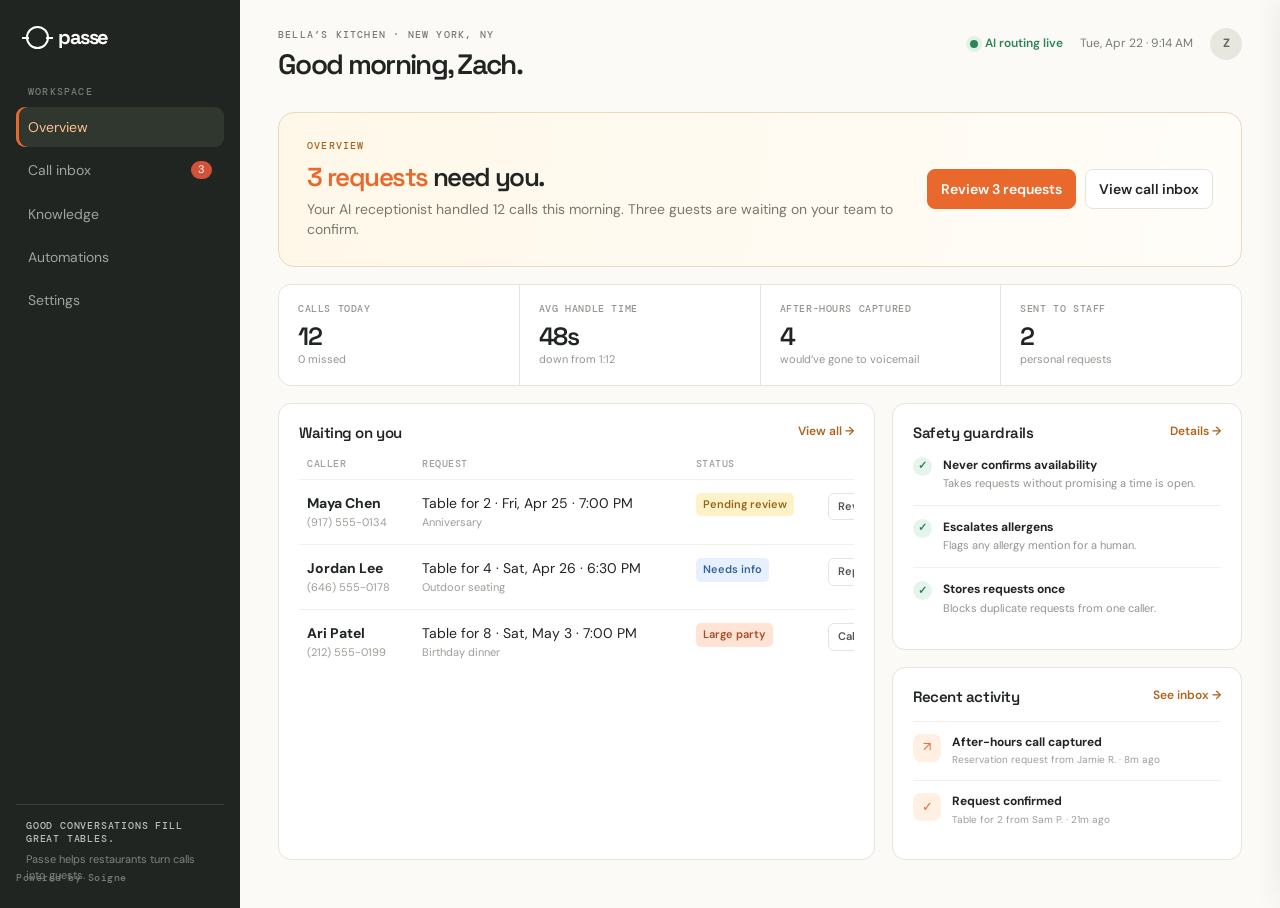
==== demo.html @ 07ecfa9b "Launch Passe marketing homepage" ====
<!doctype html>
<html lang="en">
<head>
  <meta charset="utf-8"><meta name="viewport" content="width=device-width,initial-scale=1">
  <meta name="description" content="Explore the Passe call operations demo for restaurants.">
  <link rel="canonical" href="https://restaurantaireceptionist.com/demo.html"><title>Passe demo — call operations</title>
  <link rel="preconnect" href="https://fonts.googleapis.com"><link rel="preconnect" href="https://fonts.gstatic.com" crossorigin>
  <link href="https://fonts.googleapis.com/css2?family=DM+Mono:wght@400;500&family=DM+Sans:wght@400;500;600;700&family=Space+Grotesk:wght@500;600;700&display=swap" rel="stylesheet">
  <style>
    :root{--ink:#202522;--muted:#777d75;--line:#e5e5df;--paper:#fbfaf6;--card:#fff;--orange:#e9692d;--orange-pale:#fff0e3;--green:#2c8556;--nav:#202522;--sans:'DM Sans',sans-serif;--display:'Space Grotesk',sans-serif;--mono:'DM Mono',monospace}*{box-sizing:border-box}body{margin:0;background:var(--paper);color:var(--ink);font:14px/1.45 var(--sans)}button,a{font:inherit}button{cursor:pointer}.app{display:grid;grid-template-columns:240px 1fr;min-height:100vh}.sidebar{display:flex;flex-direction:column;padding:24px 16px;background:var(--nav);color:#cbd0c9}.brand{display:flex;align-items:center;gap:9px;color:#fff;text-decoration:none;font:700 20px var(--display);letter-spacing:-.07em;padding:0 10px 35px}.brand-mark{width:23px;height:23px;border:2px solid #fff;border-radius:50%;position:relative}.brand-mark:before,.brand-mark:after{content:'';position:absolute;top:9px;width:7px;height:2px;background:#fff}.brand-mark:before{left:-6px}.brand-mark:after{right:-6px}.nav-label{padding:0 12px 9px;color:#737b75;font:500 10px var(--mono);letter-spacing:.12em;text-transform:uppercase}.side-nav{display:grid;gap:3px}.side-nav button{display:flex;align-items:center;justify-content:space-between;border:0;border-radius:9px;padding:10px 12px;background:transparent;color:#9ca59c;text-align:left}.side-nav button:hover,.side-nav button.active{background:#30372f;color:#fff}.side-nav button.active{box-shadow:inset 3px 0 var(--orange);color:#ffbf92}.count{min-width:21px;padding:1px 6px;border-radius:99px;background:#d45139;color:#fff;text-align:center;font-size:11px}.sidebar-foot{margin-top:auto;padding:14px 10px 0;border-top:1px solid #3a403b;color:#7d857d;font-size:11px}.sidebar-foot strong{display:block;color:#b6beb5;font:500 10px var(--mono);letter-spacing:.08em;margin-bottom:7px}.content{min-width:0;padding:28px 38px 48px;max-width:1360px}.topbar{display:flex;justify-content:space-between;align-items:flex-start;margin-bottom:30px}.kicker{color:var(--muted);font:500 10px var(--mono);letter-spacing:.12em;text-transform:uppercase}.title{margin-top:5px;font:600 28px var(--display);letter-spacing:-.06em}.top-actions{display:flex;align-items:center;gap:17px;color:var(--muted);font-size:12px}.live{display:flex;align-items:center;gap:7px;color:var(--green);font-weight:600}.live-dot{width:8px;height:8px;border-radius:50%;background:var(--green);box-shadow:0 0 0 4px #e1f1e7;animation:pulse 2s infinite}.avatar{display:grid;place-items:center;width:32px;height:32px;border-radius:50%;background:#e8e7df;color:#5e655d;font-weight:700}.view{display:none}.view.active{display:block}.welcome{display:flex;justify-content:space-between;align-items:center;gap:24px;padding:26px 28px;margin-bottom:17px;border:1px solid #ead9bd;border-radius:16px;background:linear-gradient(100deg,#fff8e9,#fffdf9)}.eyebrow{color:#aa631d;font:500 10px var(--mono);letter-spacing:.12em;text-transform:uppercase}.welcome h1{margin:8px 0 5px;font:600 26px var(--display);letter-spacing:-.06em}.welcome h1 span{color:var(--orange)}.welcome p{max-width:620px;margin:0;color:#7a776d}.actions{display:flex;gap:9px;flex-shrink:0}.btn{border:1px solid var(--line);border-radius:8px;padding:9px 13px;background:#fff;color:var(--ink);font-weight:600}.btn:hover{border-color:#a6aaa3;background:#f6f6f1}.btn.primary{border-color:var(--orange);background:var(--orange);color:#fff}.btn.primary:hover{background:#c9521c}.stats{display:grid;grid-template-columns:repeat(4,1fr);gap:1px;margin-bottom:17px;border:1px solid var(--line);border-radius:13px;overflow:hidden;background:var(--line)}.stat{padding:17px 19px;background:#fff}.stat-label{color:#92978f;font:500 10px var(--mono);letter-spacing:.06em;text-transform:uppercase}.stat-value{margin-top:5px;font:600 25px var(--display);letter-spacing:-.06em}.stat-note{color:#92978f;font-size:11px}.grid{display:grid;grid-template-columns:minmax(0,1.45fr) minmax(290px,.85fr);gap:17px}.card{border:1px solid var(--line);border-radius:13px;background:var(--card);padding:19px 20px}.card-head{display:flex;justify-content:space-between;align-items:center;margin-bottom:15px}.card-head h2{margin:0;font:600 15px var(--display);letter-spacing:-.03em}.text-link{border:0;background:none;color:#ae641d;padding:0;font-size:12px;font-weight:600}.text-link:hover{text-decoration:underline}.table-wrap{overflow:auto}table{width:100%;border-collapse:collapse;min-width:620px}th{padding:0 8px 9px;color:#9ca098;text-align:left;font:500 10px var(--mono);letter-spacing:.05em;text-transform:uppercase}td{padding:13px 8px;border-top:1px solid #f0f0ec;vertical-align:top}tbody tr{transition:background .15s}tbody tr:hover{background:#fffaf2}.caller{font-weight:700}.caller small,.request small{display:block;margin-top:2px;color:#9b9e96;font-size:11px;font-weight:400}.tag{display:inline-block;border-radius:5px;padding:4px 7px;font-size:11px;font-weight:600;white-space:nowrap}.tag.pending{background:#fff2c9;color:#946619}.tag.info{background:#e6f0ff;color:#376497}.tag.large{background:#ffe4d6;color:#a64b27}.row-action{border:1px solid var(--line);border-radius:6px;padding:5px 9px;background:#fff;color:#4e554e;font-size:11px;font-weight:600}.row-action:hover{border-color:var(--ink);background:var(--ink);color:#fff}.guard{display:grid;gap:0}.guard-item{display:flex;gap:11px;padding:13px 0;border-top:1px solid #f0f0ec}.guard-item:first-child{padding-top:0;border-top:0}.check{display:grid;place-items:center;flex:0 0 19px;height:19px;border-radius:50%;background:#e6f5eb;color:var(--green);font-weight:700;font-size:11px}.guard-item strong{display:block;font-size:12px}.guard-item p{margin:2px 0 0;color:#90958d;font-size:11px}.activity{margin-top:17px}.activity-row{display:flex;gap:11px;padding:12px 0;border-top:1px solid #f0f0ec}.activity-icon{display:grid;place-items:center;flex:0 0 28px;height:28px;border-radius:8px;background:var(--orange-pale);color:var(--orange);font-size:13px}.activity-row p{margin:0;font-size:12px}.activity-row small{color:#9b9e96;font-size:10px}.drawer{position:fixed;z-index:4;top:0;right:0;width:min(430px,100%);height:100vh;padding:28px;background:#fff;border-left:1px solid var(--line);box-shadow:-15px 0 35px rgba(26,31,27,.12);transform:translateX(105%);transition:transform .25s ease}.drawer.open{transform:translateX(0)}.drawer-header{display:flex;justify-content:space-between;align-items:flex-start}.drawer h2{margin:0;font:600 23px var(--display);letter-spacing:-.06em}.close{border:0;background:#f0f1eb;border-radius:50%;width:30px;height:30px}.drawer-content{margin-top:28px}.detail-label{margin-top:18px;color:#9a9e96;font:500 10px var(--mono);letter-spacing:.1em;text-transform:uppercase}.detail-value{margin-top:4px;font-size:15px;font-weight:600}.detail-box{margin-top:22px;padding:15px;border-radius:10px;background:#f7f7f2;color:#687068;font-size:13px}.drawer .btn{width:100%;margin-top:12px}.toast{position:fixed;z-index:6;left:50%;bottom:24px;transform:translate(-50%,20px);padding:11px 15px;border-radius:9px;background:var(--ink);color:#fff;opacity:0;pointer-events:none;transition:.2s}.toast.show{opacity:1;transform:translate(-50%,0)}.mobile-menu{display:none}@keyframes pulse{0%,100%{box-shadow:0 0 0 4px #e1f1e7}50%{box-shadow:0 0 0 8px rgba(225,241,231,0)}}:focus-visible{outline:3px solid rgba(233,105,45,.5);outline-offset:3px}@media(max-width:1000px){.app{grid-template-columns:190px 1fr}.content{padding-inline:24px}.grid{grid-template-columns:1fr}.welcome{align-items:flex-start;flex-direction:column}.actions{width:100%}.actions .btn{flex:1}}@media(max-width:700px){.app{display:block}.sidebar{display:none}.content{padding:20px 15px 35px}.topbar{align-items:flex-start;gap:12px}.top-actions>span:not(.live),.top-actions .avatar{display:none}.title{font-size:24px}.mobile-menu{display:inline-block;border:1px solid var(--line);border-radius:8px;background:#fff;padding:8px}.stats{grid-template-columns:repeat(2,1fr)}.welcome{padding:20px}.welcome h1{font-size:23px}.actions{flex-direction:column}.actions .btn{width:100%}}
  </style>
</head>
<body>
  <div class="app">
    <aside class="sidebar"><a class="brand" href="index.html"><span class="brand-mark" aria-hidden="true"></span>passe</a><div class="nav-label">Workspace</div><nav class="side-nav" aria-label="Demo navigation"><button class="active" data-view="overview">Overview</button><button data-view="inbox">Call inbox <span class="count">3</span></button><button data-view="knowledge">Knowledge</button><button data-view="automations">Automations</button><button data-view="settings">Settings</button></nav><div class="sidebar-foot"><strong>GOOD CONVERSATIONS FILL GREAT TABLES.</strong>Passe helps restaurants turn calls into guests.</div></aside>
    <main class="content"><div class="topbar"><div><div class="kicker">Bella’s Kitchen · New York, NY</div><div class="title">Good morning, Zach.</div></div><div class="top-actions"><span class="live"><span class="live-dot"></span>AI routing live</span><span>Tue, Apr 22 · 9:14 AM</span><span class="avatar">Z</span><button class="mobile-menu" aria-label="Show navigation">☰</button></div></div>
      <section class="view active" data-panel="overview"><div class="welcome"><div><div class="eyebrow">Overview</div><h1><span>3 requests</span> need you.</h1><p>Your AI receptionist handled 12 calls this morning. Three guests are waiting on your team to confirm.</p></div><div class="actions"><button class="btn primary" data-open="maya">Review 3 requests</button><button class="btn" data-view-target="inbox">View call inbox</button></div></div><div class="stats"><div class="stat"><div class="stat-label">Calls today</div><div class="stat-value">12</div><div class="stat-note">0 missed</div></div><div class="stat"><div class="stat-label">Avg handle time</div><div class="stat-value">48s</div><div class="stat-note">down from 1:12</div></div><div class="stat"><div class="stat-label">After-hours captured</div><div class="stat-value">4</div><div class="stat-note">would’ve gone to voicemail</div></div><div class="stat"><div class="stat-label">Sent to staff</div><div class="stat-value">2</div><div class="stat-note">personal requests</div></div></div><div class="grid"><div class="card"><div class="card-head"><h2>Waiting on you</h2><button class="text-link" data-view-target="inbox">View all →</button></div><div class="table-wrap"><table><thead><tr><th>Caller</th><th>Request</th><th>Status</th><th></th></tr></thead><tbody><tr><td class="caller">Maya Chen<small>(917) 555-0134</small></td><td class="request">Table for 2 · Fri, Apr 25 · 7:00 PM<small>Anniversary</small></td><td><span class="tag pending">Pending review</span></td><td><button class="row-action" data-open="maya">Review</button></td></tr><tr><td class="caller">Jordan Lee<small>(646) 555-0178</small></td><td class="request">Table for 4 · Sat, Apr 26 · 6:30 PM<small>Outdoor seating</small></td><td><span class="tag info">Needs info</span></td><td><button class="row-action" data-open="jordan">Reply</button></td></tr><tr><td class="caller">Ari Patel<small>(212) 555-0199</small></td><td class="request">Table for 8 · Sat, May 3 · 7:00 PM<small>Birthday dinner</small></td><td><span class="tag large">Large party</span></td><td><button class="row-action" data-open="ari">Call back</button></td></tr></tbody></table></div></div><div><div class="card"><div class="card-head"><h2>Safety guardrails</h2><button class="text-link" data-view-target="settings">Details →</button></div><div class="guard"><div class="guard-item"><div class="check">✓</div><div><strong>Never confirms availability</strong><p>Takes requests without promising a time is open.</p></div></div><div class="guard-item"><div class="check">✓</div><div><strong>Escalates allergens</strong><p>Flags any allergy mention for a human.</p></div></div><div class="guard-item"><div class="check">✓</div><div><strong>Stores requests once</strong><p>Blocks duplicate requests from one caller.</p></div></div></div></div><div class="card activity"><div class="card-head"><h2>Recent activity</h2><button class="text-link" data-view-target="inbox">See inbox →</button></div><div class="activity-row"><div class="activity-icon">↗</div><p><strong>After-hours call captured</strong><br><small>Reservation request from Jamie R. · 8m ago</small></p></div><div class="activity-row"><div class="activity-icon">✓</div><p><strong>Request confirmed</strong><br><small>Table for 2 from Sam P. · 21m ago</small></p></div></div></div></div></section>
      <section class="view" data-panel="inbox"><div class="welcome"><div><div class="eyebrow">Call inbox</div><h1>Three calls need a human.</h1><p>Review the context, take the next step, and keep your floor team moving.</p></div><button class="btn" data-view-target="overview">← Back to overview</button></div><div class="card"><div class="card-head"><h2>Requests waiting on your team</h2><span class="kicker">3 open</span></div><div class="table-wrap"><table><thead><tr><th>Caller</th><th>Request</th><th>Status</th><th>Action</th></tr></thead><tbody><tr><td class="caller">Maya Chen<small>Captured 8m ago</small></td><td class="request">Table for 2 · Fri, Apr 25 · 7:00 PM<small>Anniversary · “Can we sit somewhere quiet?”</small></td><td><span class="tag pending">Pending review</span></td><td><button class="row-action" data-open="maya">Open request</button></td></tr><tr><td class="caller">Jordan Lee<small>Captured 14m ago</small></td><td class="request">Table for 4 · Sat, Apr 26 · 6:30 PM<small>Outdoor seating · Needs confirmation</small></td><td><span class="tag info">Needs info</span></td><td><button class="row-action" data-open="jordan">Open request</button></td></tr><tr><td class="caller">Ari Patel<small>Captured 23m ago</small></td><td class="request">Table for 8 · Sat, May 3 · 7:00 PM<small>Birthday dinner · Large party policy applies</small></td><td><span class="tag large">Large party</span></td><td><button class="row-action" data-open="ari">Open request</button></td></tr></tbody></table></div></div></section>
      <section class="view" data-panel="knowledge"><div class="welcome"><div><div class="eyebrow">Knowledge</div><h1>Teach it your voice.</h1><p>Keep the answers your receptionist gives aligned with the way Bella’s Kitchen actually works.</p></div><button class="btn primary" data-toast="Knowledge editor opened">Add source +</button></div><div class="grid"><div class="card"><div class="card-head"><h2>Sources</h2><span class="kicker">4 active</span></div><div class="guard"><div class="guard-item"><div class="check">✓</div><div><strong>Hours & location</strong><p>Updated yesterday · 12 answers</p></div></div><div class="guard-item"><div class="check">✓</div><div><strong>Menu & allergen policy</strong><p>Updated 3 days ago · 28 answers</p></div></div><div class="guard-item"><div class="check">✓</div><div><strong>Reservation policy</strong><p>Updated 1 week ago · 9 answers</p></div></div></div></div><div class="card"><div class="card-head"><h2>Suggested update</h2><span class="tag pending">Review</span></div><p style="color:var(--muted)">“We now hold tables for 10 minutes.” Add this to your reservation policy?</p><button class="btn primary" data-toast="Policy update approved">Approve update</button></div></div></section>
      <section class="view" data-panel="automations"><div class="welcome"><div><div class="eyebrow">Automations</div><h1>Let the routine run itself.</h1><p>Automations keep the easy stuff moving and route the important stuff to your team.</p></div><button class="btn primary" data-toast="Automation created">Create automation +</button></div><div class="card"><div class="card-head"><h2>Active rules</h2><span class="kicker">3 enabled</span></div><div class="guard"><div class="guard-item"><div class="check">✓</div><div><strong>Send large parties to Zach</strong><p>Triggers when a caller asks for 7+ guests.</p></div></div><div class="guard-item"><div class="check">✓</div><div><strong>Flag allergy mentions</strong><p>Creates a high-priority review request.</p></div></div><div class="guard-item"><div class="check">✓</div><div><strong>Capture after-hours requests</strong><p>Logs the request and promises a morning follow-up.</p></div></div></div></div></section>
      <section class="view" data-panel="settings"><div class="welcome"><div><div class="eyebrow">Settings</div><h1>Your team, your rules.</h1><p>Make Passe sound like Bella’s Kitchen and decide where every call should go.</p></div><button class="btn primary" data-toast="Settings saved">Save changes</button></div><div class="grid"><div class="card"><div class="card-head"><h2>Routing preferences</h2></div><div class="guard"><div class="guard-item"><div class="check">✓</div><div><strong>Escalate to Zach</strong><p>Primary reviewer for reservations and special requests.</p></div></div><div class="guard-item"><div class="check">✓</div><div><strong>Quiet hours: 10:30 PM – 9:00 AM</strong><p>Capture requests without ringing the floor team.</p></div></div></div></div><div class="card"><div class="card-head"><h2>Call line</h2><span class="tag" style="background:#e6f5eb;color:var(--green)">Connected</span></div><p style="font:500 18px var(--display)">(212) 555-0100</p><p style="color:var(--muted);font-size:12px">Forwarding to Passe · Last checked 2m ago</p></div></div></section>
    </main>
    <div style="position:fixed;left:16px;bottom:16px;color:#737b75;font:500 10px 'DM Mono',monospace;letter-spacing:.05em">Powered by Soigne</div>
  </div>
  <aside class="drawer" id="drawer" aria-hidden="true"><div class="drawer-header"><div><div class="kicker">Call request</div><h2 id="drawer-title">Maya Chen</h2></div><button class="close" id="close-drawer" aria-label="Close request">×</button></div><div class="drawer-content"><div class="detail-label">Request</div><div class="detail-value" id="drawer-request">Table for 2 · Friday, April 25 · 7:00 PM</div><div class="detail-label">Context from the call</div><div class="detail-box" id="drawer-context">“It’s our anniversary, so if there’s somewhere a little quieter, that would be wonderful.”</div><div class="detail-label">Suggested next step</div><div class="detail-value">Review availability, then confirm by text.</div><button class="btn primary" id="confirm-request">Confirm request</button><button class="btn" id="note-request">Add a note</button></div></aside><div class="toast" id="toast" role="status" aria-live="polite"></div>
  <script>
    const panels = [...document.querySelectorAll('[data-panel]')];
    const navButtons = [...document.querySelectorAll('[data-view]')];
    const drawer = document.querySelector('#drawer');
    const toast = document.querySelector('#toast');
    const requestData = { maya:{name:'Maya Chen',request:'Table for 2 · Friday, April 25 · 7:00 PM',context:'“It’s our anniversary, so if there’s somewhere a little quieter, that would be wonderful.”'}, jordan:{name:'Jordan Lee',request:'Table for 4 · Saturday, April 26 · 6:30 PM',context:'“We would love outdoor seating if it is available. Can someone confirm that?”'}, ari:{name:'Ari Patel',request:'Table for 8 · Saturday, May 3 · 7:00 PM',context:'“It’s a birthday dinner, and we understand the large-party policy.”'} };
    let toastTimer;
    function showToast(message){ toast.textContent=message; toast.classList.add('show'); clearTimeout(toastTimer); toastTimer=setTimeout(()=>toast.classList.remove('show'),2600); }
    function showView(name){ panels.forEach(panel=>panel.classList.toggle('active',panel.dataset.panel===name)); navButtons.forEach(button=>button.classList.toggle('active',button.dataset.view===name)); window.scrollTo({top:0,behavior:'smooth'}); }
    function openDrawer(id){ const item=requestData[id]||requestData.maya; document.querySelector('#drawer-title').textContent=item.name; document.querySelector('#drawer-request').textContent=item.request; document.querySelector('#drawer-context').textContent=item.context; drawer.classList.add('open'); drawer.setAttribute('aria-hidden','false'); document.querySelector('#close-drawer').focus(); }
    navButtons.forEach(button=>button.addEventListener('click',()=>showView(button.dataset.view)));
    document.querySelectorAll('[data-view-target]').forEach(button=>button.addEventListener('click',()=>showView(button.dataset.viewTarget)));
    document.querySelectorAll('[data-open]').forEach(button=>button.addEventListener('click',()=>openDrawer(button.dataset.open)));
    document.querySelectorAll('[data-toast]').forEach(button=>button.addEventListener('click',()=>showToast(button.dataset.toast)));
    document.querySelector('#close-drawer').addEventListener('click',()=>{drawer.classList.remove('open');drawer.setAttribute('aria-hidden','true')});
    document.querySelector('#confirm-request').addEventListener('click',()=>{drawer.classList.remove('open');drawer.setAttribute('aria-hidden','true');showToast('Request confirmed and guest notified')});
    document.querySelector('#note-request').addEventListener('click',()=>showToast('Note added to the request'));
    document.addEventListener('keydown',event=>{if(event.key==='Escape'){drawer.classList.remove('open');drawer.setAttribute('aria-hidden','true')}});
  </script>
</body>
</html>
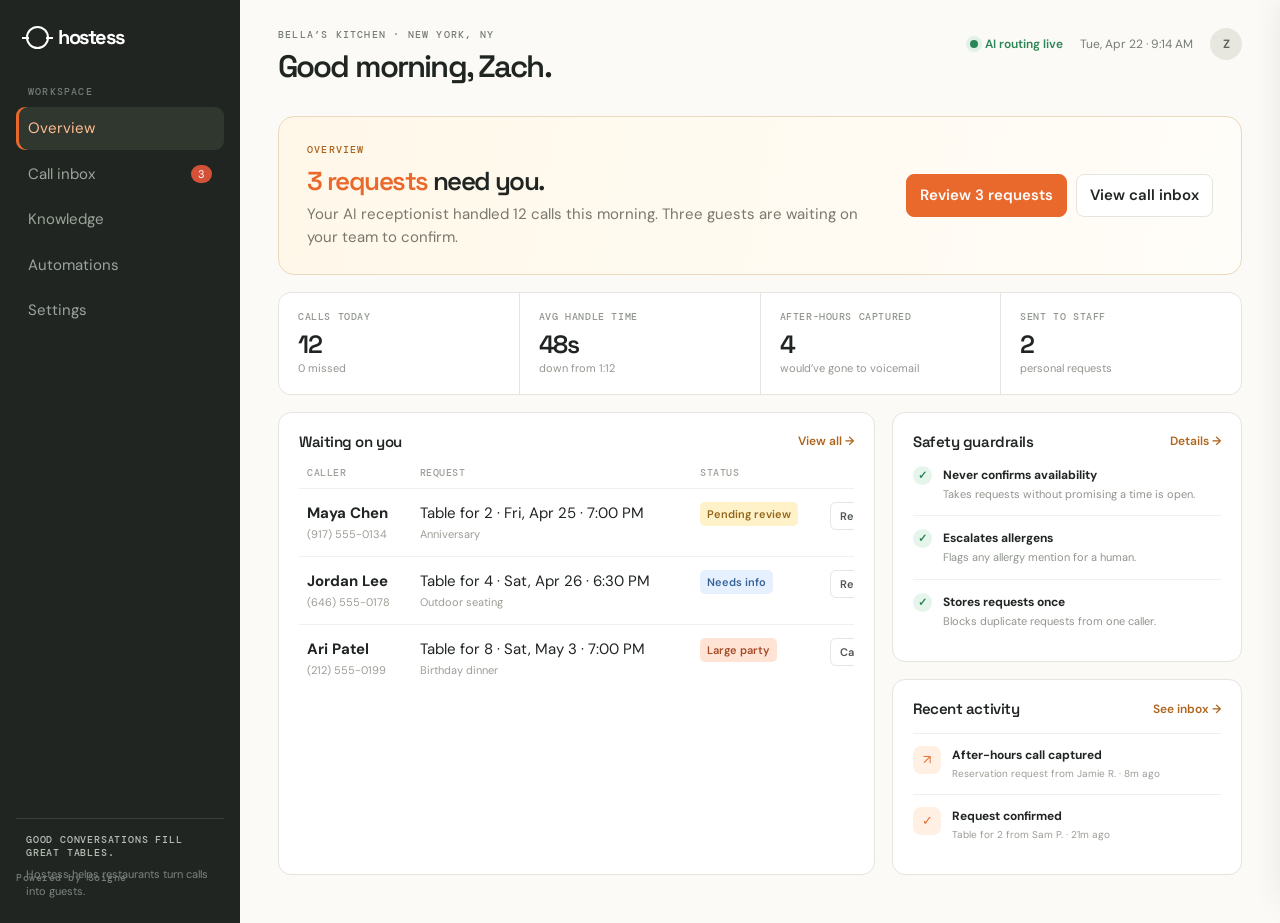
==== commit 45000fc9: "Increase Hostess interface typography" ====
--- a/demo.html
+++ b/demo.html
@@ -2,23 +2,23 @@
 <html lang="en">
 <head>
   <meta charset="utf-8"><meta name="viewport" content="width=device-width,initial-scale=1">
-  <meta name="description" content="Explore the Passe call operations demo for restaurants.">
-  <link rel="canonical" href="https://restaurantaireceptionist.com/demo.html"><title>Passe demo — call operations</title>
+  <meta name="description" content="Explore the Hostess call operations demo for restaurants.">
+  <link rel="canonical" href="https://restaurantaireceptionist.com/demo.html"><title>Hostess demo — call operations</title>
   <link rel="preconnect" href="https://fonts.googleapis.com"><link rel="preconnect" href="https://fonts.gstatic.com" crossorigin>
   <link href="https://fonts.googleapis.com/css2?family=DM+Mono:wght@400;500&family=DM+Sans:wght@400;500;600;700&family=Space+Grotesk:wght@500;600;700&display=swap" rel="stylesheet">
   <style>
-    :root{--ink:#202522;--muted:#777d75;--line:#e5e5df;--paper:#fbfaf6;--card:#fff;--orange:#e9692d;--orange-pale:#fff0e3;--green:#2c8556;--nav:#202522;--sans:'DM Sans',sans-serif;--display:'Space Grotesk',sans-serif;--mono:'DM Mono',monospace}*{box-sizing:border-box}body{margin:0;background:var(--paper);color:var(--ink);font:14px/1.45 var(--sans)}button,a{font:inherit}button{cursor:pointer}.app{display:grid;grid-template-columns:240px 1fr;min-height:100vh}.sidebar{display:flex;flex-direction:column;padding:24px 16px;background:var(--nav);color:#cbd0c9}.brand{display:flex;align-items:center;gap:9px;color:#fff;text-decoration:none;font:700 20px var(--display);letter-spacing:-.07em;padding:0 10px 35px}.brand-mark{width:23px;height:23px;border:2px solid #fff;border-radius:50%;position:relative}.brand-mark:before,.brand-mark:after{content:'';position:absolute;top:9px;width:7px;height:2px;background:#fff}.brand-mark:before{left:-6px}.brand-mark:after{right:-6px}.nav-label{padding:0 12px 9px;color:#737b75;font:500 10px var(--mono);letter-spacing:.12em;text-transform:uppercase}.side-nav{display:grid;gap:3px}.side-nav button{display:flex;align-items:center;justify-content:space-between;border:0;border-radius:9px;padding:10px 12px;background:transparent;color:#9ca59c;text-align:left}.side-nav button:hover,.side-nav button.active{background:#30372f;color:#fff}.side-nav button.active{box-shadow:inset 3px 0 var(--orange);color:#ffbf92}.count{min-width:21px;padding:1px 6px;border-radius:99px;background:#d45139;color:#fff;text-align:center;font-size:11px}.sidebar-foot{margin-top:auto;padding:14px 10px 0;border-top:1px solid #3a403b;color:#7d857d;font-size:11px}.sidebar-foot strong{display:block;color:#b6beb5;font:500 10px var(--mono);letter-spacing:.08em;margin-bottom:7px}.content{min-width:0;padding:28px 38px 48px;max-width:1360px}.topbar{display:flex;justify-content:space-between;align-items:flex-start;margin-bottom:30px}.kicker{color:var(--muted);font:500 10px var(--mono);letter-spacing:.12em;text-transform:uppercase}.title{margin-top:5px;font:600 28px var(--display);letter-spacing:-.06em}.top-actions{display:flex;align-items:center;gap:17px;color:var(--muted);font-size:12px}.live{display:flex;align-items:center;gap:7px;color:var(--green);font-weight:600}.live-dot{width:8px;height:8px;border-radius:50%;background:var(--green);box-shadow:0 0 0 4px #e1f1e7;animation:pulse 2s infinite}.avatar{display:grid;place-items:center;width:32px;height:32px;border-radius:50%;background:#e8e7df;color:#5e655d;font-weight:700}.view{display:none}.view.active{display:block}.welcome{display:flex;justify-content:space-between;align-items:center;gap:24px;padding:26px 28px;margin-bottom:17px;border:1px solid #ead9bd;border-radius:16px;background:linear-gradient(100deg,#fff8e9,#fffdf9)}.eyebrow{color:#aa631d;font:500 10px var(--mono);letter-spacing:.12em;text-transform:uppercase}.welcome h1{margin:8px 0 5px;font:600 26px var(--display);letter-spacing:-.06em}.welcome h1 span{color:var(--orange)}.welcome p{max-width:620px;margin:0;color:#7a776d}.actions{display:flex;gap:9px;flex-shrink:0}.btn{border:1px solid var(--line);border-radius:8px;padding:9px 13px;background:#fff;color:var(--ink);font-weight:600}.btn:hover{border-color:#a6aaa3;background:#f6f6f1}.btn.primary{border-color:var(--orange);background:var(--orange);color:#fff}.btn.primary:hover{background:#c9521c}.stats{display:grid;grid-template-columns:repeat(4,1fr);gap:1px;margin-bottom:17px;border:1px solid var(--line);border-radius:13px;overflow:hidden;background:var(--line)}.stat{padding:17px 19px;background:#fff}.stat-label{color:#92978f;font:500 10px var(--mono);letter-spacing:.06em;text-transform:uppercase}.stat-value{margin-top:5px;font:600 25px var(--display);letter-spacing:-.06em}.stat-note{color:#92978f;font-size:11px}.grid{display:grid;grid-template-columns:minmax(0,1.45fr) minmax(290px,.85fr);gap:17px}.card{border:1px solid var(--line);border-radius:13px;background:var(--card);padding:19px 20px}.card-head{display:flex;justify-content:space-between;align-items:center;margin-bottom:15px}.card-head h2{margin:0;font:600 15px var(--display);letter-spacing:-.03em}.text-link{border:0;background:none;color:#ae641d;padding:0;font-size:12px;font-weight:600}.text-link:hover{text-decoration:underline}.table-wrap{overflow:auto}table{width:100%;border-collapse:collapse;min-width:620px}th{padding:0 8px 9px;color:#9ca098;text-align:left;font:500 10px var(--mono);letter-spacing:.05em;text-transform:uppercase}td{padding:13px 8px;border-top:1px solid #f0f0ec;vertical-align:top}tbody tr{transition:background .15s}tbody tr:hover{background:#fffaf2}.caller{font-weight:700}.caller small,.request small{display:block;margin-top:2px;color:#9b9e96;font-size:11px;font-weight:400}.tag{display:inline-block;border-radius:5px;padding:4px 7px;font-size:11px;font-weight:600;white-space:nowrap}.tag.pending{background:#fff2c9;color:#946619}.tag.info{background:#e6f0ff;color:#376497}.tag.large{background:#ffe4d6;color:#a64b27}.row-action{border:1px solid var(--line);border-radius:6px;padding:5px 9px;background:#fff;color:#4e554e;font-size:11px;font-weight:600}.row-action:hover{border-color:var(--ink);background:var(--ink);color:#fff}.guard{display:grid;gap:0}.guard-item{display:flex;gap:11px;padding:13px 0;border-top:1px solid #f0f0ec}.guard-item:first-child{padding-top:0;border-top:0}.check{display:grid;place-items:center;flex:0 0 19px;height:19px;border-radius:50%;background:#e6f5eb;color:var(--green);font-weight:700;font-size:11px}.guard-item strong{display:block;font-size:12px}.guard-item p{margin:2px 0 0;color:#90958d;font-size:11px}.activity{margin-top:17px}.activity-row{display:flex;gap:11px;padding:12px 0;border-top:1px solid #f0f0ec}.activity-icon{display:grid;place-items:center;flex:0 0 28px;height:28px;border-radius:8px;background:var(--orange-pale);color:var(--orange);font-size:13px}.activity-row p{margin:0;font-size:12px}.activity-row small{color:#9b9e96;font-size:10px}.drawer{position:fixed;z-index:4;top:0;right:0;width:min(430px,100%);height:100vh;padding:28px;background:#fff;border-left:1px solid var(--line);box-shadow:-15px 0 35px rgba(26,31,27,.12);transform:translateX(105%);transition:transform .25s ease}.drawer.open{transform:translateX(0)}.drawer-header{display:flex;justify-content:space-between;align-items:flex-start}.drawer h2{margin:0;font:600 23px var(--display);letter-spacing:-.06em}.close{border:0;background:#f0f1eb;border-radius:50%;width:30px;height:30px}.drawer-content{margin-top:28px}.detail-label{margin-top:18px;color:#9a9e96;font:500 10px var(--mono);letter-spacing:.1em;text-transform:uppercase}.detail-value{margin-top:4px;font-size:15px;font-weight:600}.detail-box{margin-top:22px;padding:15px;border-radius:10px;background:#f7f7f2;color:#687068;font-size:13px}.drawer .btn{width:100%;margin-top:12px}.toast{position:fixed;z-index:6;left:50%;bottom:24px;transform:translate(-50%,20px);padding:11px 15px;border-radius:9px;background:var(--ink);color:#fff;opacity:0;pointer-events:none;transition:.2s}.toast.show{opacity:1;transform:translate(-50%,0)}.mobile-menu{display:none}@keyframes pulse{0%,100%{box-shadow:0 0 0 4px #e1f1e7}50%{box-shadow:0 0 0 8px rgba(225,241,231,0)}}:focus-visible{outline:3px solid rgba(233,105,45,.5);outline-offset:3px}@media(max-width:1000px){.app{grid-template-columns:190px 1fr}.content{padding-inline:24px}.grid{grid-template-columns:1fr}.welcome{align-items:flex-start;flex-direction:column}.actions{width:100%}.actions .btn{flex:1}}@media(max-width:700px){.app{display:block}.sidebar{display:none}.content{padding:20px 15px 35px}.topbar{align-items:flex-start;gap:12px}.top-actions>span:not(.live),.top-actions .avatar{display:none}.title{font-size:24px}.mobile-menu{display:inline-block;border:1px solid var(--line);border-radius:8px;background:#fff;padding:8px}.stats{grid-template-columns:repeat(2,1fr)}.welcome{padding:20px}.welcome h1{font-size:23px}.actions{flex-direction:column}.actions .btn{width:100%}}
+    :root{--ink:#202522;--muted:#777d75;--line:#e5e5df;--paper:#fbfaf6;--card:#fff;--orange:#e9692d;--orange-pale:#fff0e3;--green:#2c8556;--nav:#202522;--sans:'DM Sans',sans-serif;--display:'Space Grotesk',sans-serif;--mono:'DM Mono',monospace}*{box-sizing:border-box}body{margin:0;background:var(--paper);color:var(--ink);font:15px/1.5 var(--sans)}button,a{font:inherit}button{cursor:pointer}.app{display:grid;grid-template-columns:240px 1fr;min-height:100vh}.sidebar{display:flex;flex-direction:column;padding:24px 16px;background:var(--nav);color:#cbd0c9}.brand{display:flex;align-items:center;gap:9px;color:#fff;text-decoration:none;font:700 20px var(--display);letter-spacing:-.07em;padding:0 10px 35px}.brand-mark{width:23px;height:23px;border:2px solid #fff;border-radius:50%;position:relative}.brand-mark:before,.brand-mark:after{content:'';position:absolute;top:9px;width:7px;height:2px;background:#fff}.brand-mark:before{left:-6px}.brand-mark:after{right:-6px}.nav-label{padding:0 12px 9px;color:#737b75;font:500 10px var(--mono);letter-spacing:.12em;text-transform:uppercase}.side-nav{display:grid;gap:3px}.side-nav button{display:flex;align-items:center;justify-content:space-between;border:0;border-radius:9px;padding:10px 12px;background:transparent;color:#9ca59c;text-align:left}.side-nav button:hover,.side-nav button.active{background:#30372f;color:#fff}.side-nav button.active{box-shadow:inset 3px 0 var(--orange);color:#ffbf92}.count{min-width:21px;padding:1px 6px;border-radius:99px;background:#d45139;color:#fff;text-align:center;font-size:11px}.sidebar-foot{margin-top:auto;padding:14px 10px 0;border-top:1px solid #3a403b;color:#7d857d;font-size:11px}.sidebar-foot strong{display:block;color:#b6beb5;font:500 10px var(--mono);letter-spacing:.08em;margin-bottom:7px}.content{min-width:0;padding:28px 38px 48px;max-width:1360px}.topbar{display:flex;justify-content:space-between;align-items:flex-start;margin-bottom:30px}.kicker{color:var(--muted);font:500 10px var(--mono);letter-spacing:.12em;text-transform:uppercase}.title{margin-top:5px;font:600 31px var(--display);letter-spacing:-.06em}.top-actions{display:flex;align-items:center;gap:17px;color:var(--muted);font-size:12px}.live{display:flex;align-items:center;gap:7px;color:var(--green);font-weight:600}.live-dot{width:8px;height:8px;border-radius:50%;background:var(--green);box-shadow:0 0 0 4px #e1f1e7;animation:pulse 2s infinite}.avatar{display:grid;place-items:center;width:32px;height:32px;border-radius:50%;background:#e8e7df;color:#5e655d;font-weight:700}.view{display:none}.view.active{display:block}.welcome{display:flex;justify-content:space-between;align-items:center;gap:24px;padding:26px 28px;margin-bottom:17px;border:1px solid #ead9bd;border-radius:16px;background:linear-gradient(100deg,#fff8e9,#fffdf9)}.eyebrow{color:#aa631d;font:500 10px var(--mono);letter-spacing:.12em;text-transform:uppercase}.welcome h1{margin:8px 0 5px;font:600 26px var(--display);letter-spacing:-.06em}.welcome h1 span{color:var(--orange)}.welcome p{max-width:620px;margin:0;color:#7a776d}.actions{display:flex;gap:9px;flex-shrink:0}.btn{border:1px solid var(--line);border-radius:8px;padding:9px 13px;background:#fff;color:var(--ink);font-weight:600}.btn:hover{border-color:#a6aaa3;background:#f6f6f1}.btn.primary{border-color:var(--orange);background:var(--orange);color:#fff}.btn.primary:hover{background:#c9521c}.stats{display:grid;grid-template-columns:repeat(4,1fr);gap:1px;margin-bottom:17px;border:1px solid var(--line);border-radius:13px;overflow:hidden;background:var(--line)}.stat{padding:17px 19px;background:#fff}.stat-label{color:#92978f;font:500 10px var(--mono);letter-spacing:.06em;text-transform:uppercase}.stat-value{margin-top:5px;font:600 25px var(--display);letter-spacing:-.06em}.stat-note{color:#92978f;font-size:11px}.grid{display:grid;grid-template-columns:minmax(0,1.45fr) minmax(290px,.85fr);gap:17px}.card{border:1px solid var(--line);border-radius:13px;background:var(--card);padding:19px 20px}.card-head{display:flex;justify-content:space-between;align-items:center;margin-bottom:15px}.card-head h2{margin:0;font:600 15px var(--display);letter-spacing:-.03em}.text-link{border:0;background:none;color:#ae641d;padding:0;font-size:12px;font-weight:600}.text-link:hover{text-decoration:underline}.table-wrap{overflow:auto}table{width:100%;border-collapse:collapse;min-width:620px}th{padding:0 8px 9px;color:#9ca098;text-align:left;font:500 10px var(--mono);letter-spacing:.05em;text-transform:uppercase}td{padding:13px 8px;border-top:1px solid #f0f0ec;vertical-align:top}tbody tr{transition:background .15s}tbody tr:hover{background:#fffaf2}.caller{font-weight:700}.caller small,.request small{display:block;margin-top:2px;color:#9b9e96;font-size:11px;font-weight:400}.tag{display:inline-block;border-radius:5px;padding:4px 7px;font-size:11px;font-weight:600;white-space:nowrap}.tag.pending{background:#fff2c9;color:#946619}.tag.info{background:#e6f0ff;color:#376497}.tag.large{background:#ffe4d6;color:#a64b27}.row-action{border:1px solid var(--line);border-radius:6px;padding:5px 9px;background:#fff;color:#4e554e;font-size:11px;font-weight:600}.row-action:hover{border-color:var(--ink);background:var(--ink);color:#fff}.guard{display:grid;gap:0}.guard-item{display:flex;gap:11px;padding:13px 0;border-top:1px solid #f0f0ec}.guard-item:first-child{padding-top:0;border-top:0}.check{display:grid;place-items:center;flex:0 0 19px;height:19px;border-radius:50%;background:#e6f5eb;color:var(--green);font-weight:700;font-size:11px}.guard-item strong{display:block;font-size:12px}.guard-item p{margin:2px 0 0;color:#90958d;font-size:11px}.activity{margin-top:17px}.activity-row{display:flex;gap:11px;padding:12px 0;border-top:1px solid #f0f0ec}.activity-icon{display:grid;place-items:center;flex:0 0 28px;height:28px;border-radius:8px;background:var(--orange-pale);color:var(--orange);font-size:13px}.activity-row p{margin:0;font-size:12px}.activity-row small{color:#9b9e96;font-size:10px}.drawer{position:fixed;z-index:4;top:0;right:0;width:min(430px,100%);height:100vh;padding:28px;background:#fff;border-left:1px solid var(--line);box-shadow:-15px 0 35px rgba(26,31,27,.12);transform:translateX(105%);transition:transform .25s ease}.drawer.open{transform:translateX(0)}.drawer-header{display:flex;justify-content:space-between;align-items:flex-start}.drawer h2{margin:0;font:600 23px var(--display);letter-spacing:-.06em}.close{border:0;background:#f0f1eb;border-radius:50%;width:30px;height:30px}.drawer-content{margin-top:28px}.detail-label{margin-top:18px;color:#9a9e96;font:500 10px var(--mono);letter-spacing:.1em;text-transform:uppercase}.detail-value{margin-top:4px;font-size:15px;font-weight:600}.detail-box{margin-top:22px;padding:15px;border-radius:10px;background:#f7f7f2;color:#687068;font-size:13px}.drawer .btn{width:100%;margin-top:12px}.toast{position:fixed;z-index:6;left:50%;bottom:24px;transform:translate(-50%,20px);padding:11px 15px;border-radius:9px;background:var(--ink);color:#fff;opacity:0;pointer-events:none;transition:.2s}.toast.show{opacity:1;transform:translate(-50%,0)}.mobile-menu{display:none}@keyframes pulse{0%,100%{box-shadow:0 0 0 4px #e1f1e7}50%{box-shadow:0 0 0 8px rgba(225,241,231,0)}}:focus-visible{outline:3px solid rgba(233,105,45,.5);outline-offset:3px}@media(max-width:1000px){.app{grid-template-columns:190px 1fr}.content{padding-inline:24px}.grid{grid-template-columns:1fr}.welcome{align-items:flex-start;flex-direction:column}.actions{width:100%}.actions .btn{flex:1}}@media(max-width:700px){.app{display:block}.sidebar{display:none}.content{padding:20px 15px 35px}.topbar{align-items:flex-start;gap:12px}.top-actions>span:not(.live),.top-actions .avatar{display:none}.title{font-size:26px}.mobile-menu{display:inline-block;border:1px solid var(--line);border-radius:8px;background:#fff;padding:8px}.stats{grid-template-columns:repeat(2,1fr)}.welcome{padding:20px}.welcome h1{font-size:25px}.actions{flex-direction:column}.actions .btn{width:100%}}
   </style>
 </head>
 <body>
   <div class="app">
-    <aside class="sidebar"><a class="brand" href="index.html"><span class="brand-mark" aria-hidden="true"></span>passe</a><div class="nav-label">Workspace</div><nav class="side-nav" aria-label="Demo navigation"><button class="active" data-view="overview">Overview</button><button data-view="inbox">Call inbox <span class="count">3</span></button><button data-view="knowledge">Knowledge</button><button data-view="automations">Automations</button><button data-view="settings">Settings</button></nav><div class="sidebar-foot"><strong>GOOD CONVERSATIONS FILL GREAT TABLES.</strong>Passe helps restaurants turn calls into guests.</div></aside>
+    <aside class="sidebar"><a class="brand" href="index.html"><span class="brand-mark" aria-hidden="true"></span>hostess</a><div class="nav-label">Workspace</div><nav class="side-nav" aria-label="Demo navigation"><button class="active" data-view="overview">Overview</button><button data-view="inbox">Call inbox <span class="count">3</span></button><button data-view="knowledge">Knowledge</button><button data-view="automations">Automations</button><button data-view="settings">Settings</button></nav><div class="sidebar-foot"><strong>GOOD CONVERSATIONS FILL GREAT TABLES.</strong>Hostess helps restaurants turn calls into guests.</div></aside>
     <main class="content"><div class="topbar"><div><div class="kicker">Bella’s Kitchen · New York, NY</div><div class="title">Good morning, Zach.</div></div><div class="top-actions"><span class="live"><span class="live-dot"></span>AI routing live</span><span>Tue, Apr 22 · 9:14 AM</span><span class="avatar">Z</span><button class="mobile-menu" aria-label="Show navigation">☰</button></div></div>
       <section class="view active" data-panel="overview"><div class="welcome"><div><div class="eyebrow">Overview</div><h1><span>3 requests</span> need you.</h1><p>Your AI receptionist handled 12 calls this morning. Three guests are waiting on your team to confirm.</p></div><div class="actions"><button class="btn primary" data-open="maya">Review 3 requests</button><button class="btn" data-view-target="inbox">View call inbox</button></div></div><div class="stats"><div class="stat"><div class="stat-label">Calls today</div><div class="stat-value">12</div><div class="stat-note">0 missed</div></div><div class="stat"><div class="stat-label">Avg handle time</div><div class="stat-value">48s</div><div class="stat-note">down from 1:12</div></div><div class="stat"><div class="stat-label">After-hours captured</div><div class="stat-value">4</div><div class="stat-note">would’ve gone to voicemail</div></div><div class="stat"><div class="stat-label">Sent to staff</div><div class="stat-value">2</div><div class="stat-note">personal requests</div></div></div><div class="grid"><div class="card"><div class="card-head"><h2>Waiting on you</h2><button class="text-link" data-view-target="inbox">View all →</button></div><div class="table-wrap"><table><thead><tr><th>Caller</th><th>Request</th><th>Status</th><th></th></tr></thead><tbody><tr><td class="caller">Maya Chen<small>(917) 555-0134</small></td><td class="request">Table for 2 · Fri, Apr 25 · 7:00 PM<small>Anniversary</small></td><td><span class="tag pending">Pending review</span></td><td><button class="row-action" data-open="maya">Review</button></td></tr><tr><td class="caller">Jordan Lee<small>(646) 555-0178</small></td><td class="request">Table for 4 · Sat, Apr 26 · 6:30 PM<small>Outdoor seating</small></td><td><span class="tag info">Needs info</span></td><td><button class="row-action" data-open="jordan">Reply</button></td></tr><tr><td class="caller">Ari Patel<small>(212) 555-0199</small></td><td class="request">Table for 8 · Sat, May 3 · 7:00 PM<small>Birthday dinner</small></td><td><span class="tag large">Large party</span></td><td><button class="row-action" data-open="ari">Call back</button></td></tr></tbody></table></div></div><div><div class="card"><div class="card-head"><h2>Safety guardrails</h2><button class="text-link" data-view-target="settings">Details →</button></div><div class="guard"><div class="guard-item"><div class="check">✓</div><div><strong>Never confirms availability</strong><p>Takes requests without promising a time is open.</p></div></div><div class="guard-item"><div class="check">✓</div><div><strong>Escalates allergens</strong><p>Flags any allergy mention for a human.</p></div></div><div class="guard-item"><div class="check">✓</div><div><strong>Stores requests once</strong><p>Blocks duplicate requests from one caller.</p></div></div></div></div><div class="card activity"><div class="card-head"><h2>Recent activity</h2><button class="text-link" data-view-target="inbox">See inbox →</button></div><div class="activity-row"><div class="activity-icon">↗</div><p><strong>After-hours call captured</strong><br><small>Reservation request from Jamie R. · 8m ago</small></p></div><div class="activity-row"><div class="activity-icon">✓</div><p><strong>Request confirmed</strong><br><small>Table for 2 from Sam P. · 21m ago</small></p></div></div></div></div></section>
       <section class="view" data-panel="inbox"><div class="welcome"><div><div class="eyebrow">Call inbox</div><h1>Three calls need a human.</h1><p>Review the context, take the next step, and keep your floor team moving.</p></div><button class="btn" data-view-target="overview">← Back to overview</button></div><div class="card"><div class="card-head"><h2>Requests waiting on your team</h2><span class="kicker">3 open</span></div><div class="table-wrap"><table><thead><tr><th>Caller</th><th>Request</th><th>Status</th><th>Action</th></tr></thead><tbody><tr><td class="caller">Maya Chen<small>Captured 8m ago</small></td><td class="request">Table for 2 · Fri, Apr 25 · 7:00 PM<small>Anniversary · “Can we sit somewhere quiet?”</small></td><td><span class="tag pending">Pending review</span></td><td><button class="row-action" data-open="maya">Open request</button></td></tr><tr><td class="caller">Jordan Lee<small>Captured 14m ago</small></td><td class="request">Table for 4 · Sat, Apr 26 · 6:30 PM<small>Outdoor seating · Needs confirmation</small></td><td><span class="tag info">Needs info</span></td><td><button class="row-action" data-open="jordan">Open request</button></td></tr><tr><td class="caller">Ari Patel<small>Captured 23m ago</small></td><td class="request">Table for 8 · Sat, May 3 · 7:00 PM<small>Birthday dinner · Large party policy applies</small></td><td><span class="tag large">Large party</span></td><td><button class="row-action" data-open="ari">Open request</button></td></tr></tbody></table></div></div></section>
       <section class="view" data-panel="knowledge"><div class="welcome"><div><div class="eyebrow">Knowledge</div><h1>Teach it your voice.</h1><p>Keep the answers your receptionist gives aligned with the way Bella’s Kitchen actually works.</p></div><button class="btn primary" data-toast="Knowledge editor opened">Add source +</button></div><div class="grid"><div class="card"><div class="card-head"><h2>Sources</h2><span class="kicker">4 active</span></div><div class="guard"><div class="guard-item"><div class="check">✓</div><div><strong>Hours & location</strong><p>Updated yesterday · 12 answers</p></div></div><div class="guard-item"><div class="check">✓</div><div><strong>Menu & allergen policy</strong><p>Updated 3 days ago · 28 answers</p></div></div><div class="guard-item"><div class="check">✓</div><div><strong>Reservation policy</strong><p>Updated 1 week ago · 9 answers</p></div></div></div></div><div class="card"><div class="card-head"><h2>Suggested update</h2><span class="tag pending">Review</span></div><p style="color:var(--muted)">“We now hold tables for 10 minutes.” Add this to your reservation policy?</p><button class="btn primary" data-toast="Policy update approved">Approve update</button></div></div></section>
       <section class="view" data-panel="automations"><div class="welcome"><div><div class="eyebrow">Automations</div><h1>Let the routine run itself.</h1><p>Automations keep the easy stuff moving and route the important stuff to your team.</p></div><button class="btn primary" data-toast="Automation created">Create automation +</button></div><div class="card"><div class="card-head"><h2>Active rules</h2><span class="kicker">3 enabled</span></div><div class="guard"><div class="guard-item"><div class="check">✓</div><div><strong>Send large parties to Zach</strong><p>Triggers when a caller asks for 7+ guests.</p></div></div><div class="guard-item"><div class="check">✓</div><div><strong>Flag allergy mentions</strong><p>Creates a high-priority review request.</p></div></div><div class="guard-item"><div class="check">✓</div><div><strong>Capture after-hours requests</strong><p>Logs the request and promises a morning follow-up.</p></div></div></div></div></section>
-      <section class="view" data-panel="settings"><div class="welcome"><div><div class="eyebrow">Settings</div><h1>Your team, your rules.</h1><p>Make Passe sound like Bella’s Kitchen and decide where every call should go.</p></div><button class="btn primary" data-toast="Settings saved">Save changes</button></div><div class="grid"><div class="card"><div class="card-head"><h2>Routing preferences</h2></div><div class="guard"><div class="guard-item"><div class="check">✓</div><div><strong>Escalate to Zach</strong><p>Primary reviewer for reservations and special requests.</p></div></div><div class="guard-item"><div class="check">✓</div><div><strong>Quiet hours: 10:30 PM – 9:00 AM</strong><p>Capture requests without ringing the floor team.</p></div></div></div></div><div class="card"><div class="card-head"><h2>Call line</h2><span class="tag" style="background:#e6f5eb;color:var(--green)">Connected</span></div><p style="font:500 18px var(--display)">(212) 555-0100</p><p style="color:var(--muted);font-size:12px">Forwarding to Passe · Last checked 2m ago</p></div></div></section>
+      <section class="view" data-panel="settings"><div class="welcome"><div><div class="eyebrow">Settings</div><h1>Your team, your rules.</h1><p>Make Hostess sound like Bella’s Kitchen and decide where every call should go.</p></div><button class="btn primary" data-toast="Settings saved">Save changes</button></div><div class="grid"><div class="card"><div class="card-head"><h2>Routing preferences</h2></div><div class="guard"><div class="guard-item"><div class="check">✓</div><div><strong>Escalate to Zach</strong><p>Primary reviewer for reservations and special requests.</p></div></div><div class="guard-item"><div class="check">✓</div><div><strong>Quiet hours: 10:30 PM – 9:00 AM</strong><p>Capture requests without ringing the floor team.</p></div></div></div></div><div class="card"><div class="card-head"><h2>Call line</h2><span class="tag" style="background:#e6f5eb;color:var(--green)">Connected</span></div><p style="font:500 18px var(--display)">(212) 555-0100</p><p style="color:var(--muted);font-size:12px">Forwarding to Hostess · Last checked 2m ago</p></div></div></section>
     </main>
     <div style="position:fixed;left:16px;bottom:16px;color:#737b75;font:500 10px 'DM Mono',monospace;letter-spacing:.05em">Powered by Soigne</div>
   </div>
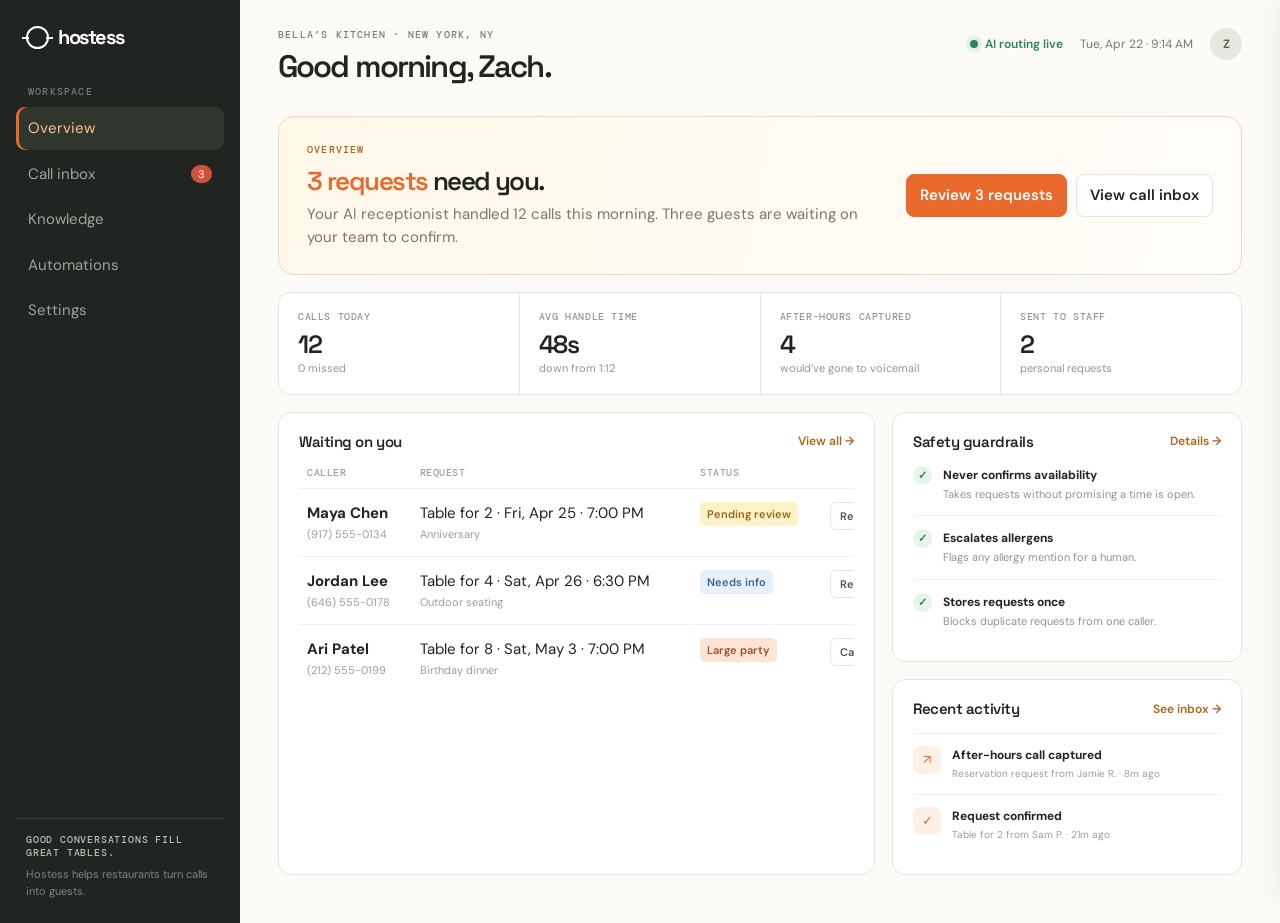
==== commit 72a2fcc6: "Remove platform attribution" ====
--- a/demo.html
+++ b/demo.html
@@ -20,7 +20,7 @@
       <section class="view" data-panel="automations"><div class="welcome"><div><div class="eyebrow">Automations</div><h1>Let the routine run itself.</h1><p>Automations keep the easy stuff moving and route the important stuff to your team.</p></div><button class="btn primary" data-toast="Automation created">Create automation +</button></div><div class="card"><div class="card-head"><h2>Active rules</h2><span class="kicker">3 enabled</span></div><div class="guard"><div class="guard-item"><div class="check">✓</div><div><strong>Send large parties to Zach</strong><p>Triggers when a caller asks for 7+ guests.</p></div></div><div class="guard-item"><div class="check">✓</div><div><strong>Flag allergy mentions</strong><p>Creates a high-priority review request.</p></div></div><div class="guard-item"><div class="check">✓</div><div><strong>Capture after-hours requests</strong><p>Logs the request and promises a morning follow-up.</p></div></div></div></div></section>
       <section class="view" data-panel="settings"><div class="welcome"><div><div class="eyebrow">Settings</div><h1>Your team, your rules.</h1><p>Make Hostess sound like Bella’s Kitchen and decide where every call should go.</p></div><button class="btn primary" data-toast="Settings saved">Save changes</button></div><div class="grid"><div class="card"><div class="card-head"><h2>Routing preferences</h2></div><div class="guard"><div class="guard-item"><div class="check">✓</div><div><strong>Escalate to Zach</strong><p>Primary reviewer for reservations and special requests.</p></div></div><div class="guard-item"><div class="check">✓</div><div><strong>Quiet hours: 10:30 PM – 9:00 AM</strong><p>Capture requests without ringing the floor team.</p></div></div></div></div><div class="card"><div class="card-head"><h2>Call line</h2><span class="tag" style="background:#e6f5eb;color:var(--green)">Connected</span></div><p style="font:500 18px var(--display)">(212) 555-0100</p><p style="color:var(--muted);font-size:12px">Forwarding to Hostess · Last checked 2m ago</p></div></div></section>
     </main>
-    <div style="position:fixed;left:16px;bottom:16px;color:#737b75;font:500 10px 'DM Mono',monospace;letter-spacing:.05em">Powered by Soigne</div>
+
   </div>
   <aside class="drawer" id="drawer" aria-hidden="true"><div class="drawer-header"><div><div class="kicker">Call request</div><h2 id="drawer-title">Maya Chen</h2></div><button class="close" id="close-drawer" aria-label="Close request">×</button></div><div class="drawer-content"><div class="detail-label">Request</div><div class="detail-value" id="drawer-request">Table for 2 · Friday, April 25 · 7:00 PM</div><div class="detail-label">Context from the call</div><div class="detail-box" id="drawer-context">“It’s our anniversary, so if there’s somewhere a little quieter, that would be wonderful.”</div><div class="detail-label">Suggested next step</div><div class="detail-value">Review availability, then confirm by text.</div><button class="btn primary" id="confirm-request">Confirm request</button><button class="btn" id="note-request">Add a note</button></div></aside><div class="toast" id="toast" role="status" aria-live="polite"></div>
   <script>
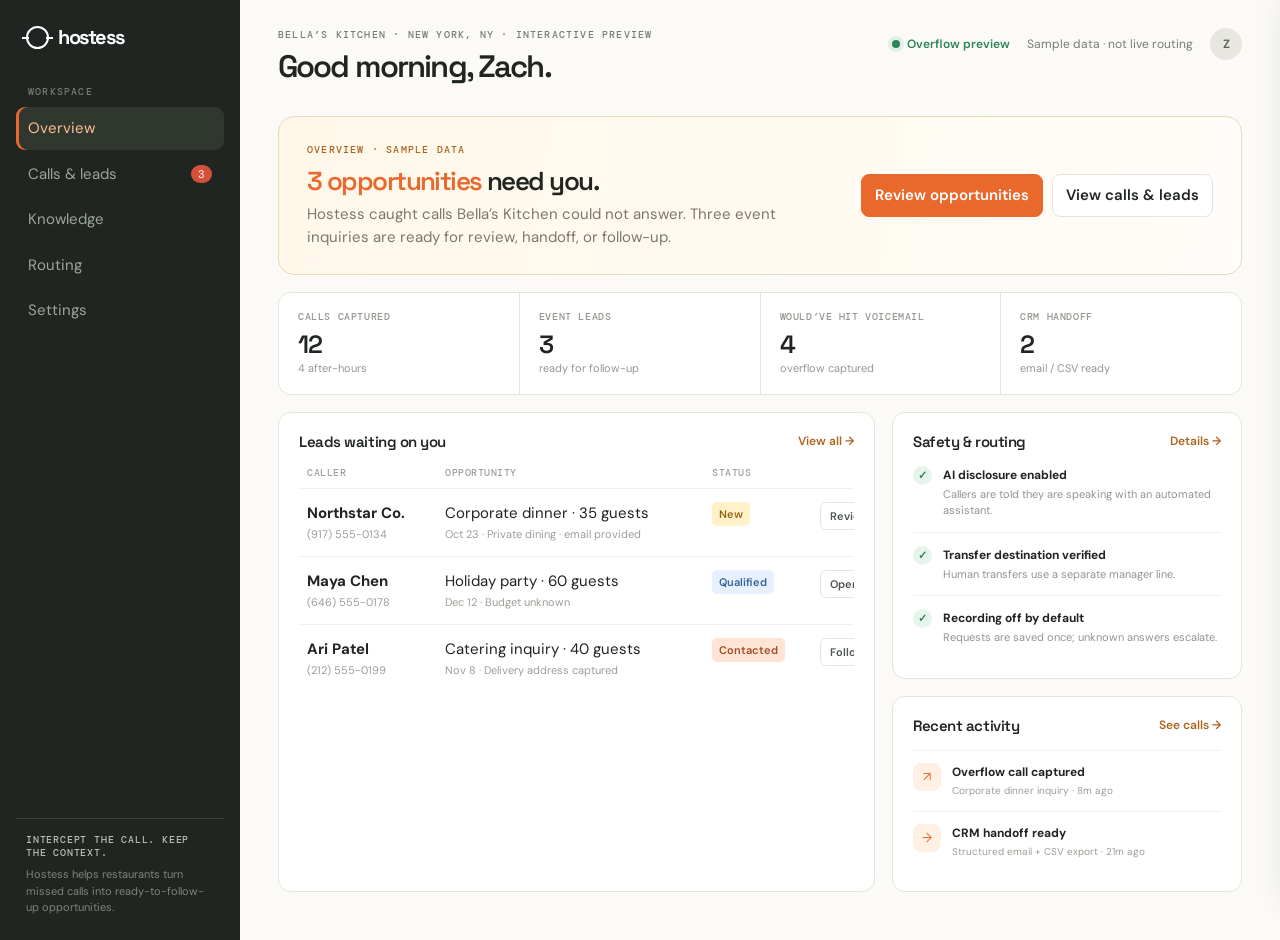
==== commit 5127a37b: "Align website with overflow event capture MVP" ====
--- a/demo.html
+++ b/demo.html
@@ -2,7 +2,7 @@
 <html lang="en">
 <head>
   <meta charset="utf-8"><meta name="viewport" content="width=device-width,initial-scale=1">
-  <meta name="description" content="Explore the Hostess call operations demo for restaurants.">
+  <meta name="description" content="Explore the Hostess interactive preview: overflow call capture for restaurant event opportunities.">
   <link rel="canonical" href="https://restaurantaireceptionist.com/demo.html"><title>Hostess demo — call operations</title>
   <link rel="preconnect" href="https://fonts.googleapis.com"><link rel="preconnect" href="https://fonts.gstatic.com" crossorigin>
   <link href="https://fonts.googleapis.com/css2?family=DM+Mono:wght@400;500&family=DM+Sans:wght@400;500;600;700&family=Space+Grotesk:wght@500;600;700&display=swap" rel="stylesheet">
@@ -12,23 +12,23 @@
 </head>
 <body>
   <div class="app">
-    <aside class="sidebar"><a class="brand" href="index.html"><span class="brand-mark" aria-hidden="true"></span>hostess</a><div class="nav-label">Workspace</div><nav class="side-nav" aria-label="Demo navigation"><button class="active" data-view="overview">Overview</button><button data-view="inbox">Call inbox <span class="count">3</span></button><button data-view="knowledge">Knowledge</button><button data-view="automations">Automations</button><button data-view="settings">Settings</button></nav><div class="sidebar-foot"><strong>GOOD CONVERSATIONS FILL GREAT TABLES.</strong>Hostess helps restaurants turn calls into guests.</div></aside>
-    <main class="content"><div class="topbar"><div><div class="kicker">Bella’s Kitchen · New York, NY</div><div class="title">Good morning, Zach.</div></div><div class="top-actions"><span class="live"><span class="live-dot"></span>AI routing live</span><span>Tue, Apr 22 · 9:14 AM</span><span class="avatar">Z</span><button class="mobile-menu" aria-label="Show navigation">☰</button></div></div>
-      <section class="view active" data-panel="overview"><div class="welcome"><div><div class="eyebrow">Overview</div><h1><span>3 requests</span> need you.</h1><p>Your AI receptionist handled 12 calls this morning. Three guests are waiting on your team to confirm.</p></div><div class="actions"><button class="btn primary" data-open="maya">Review 3 requests</button><button class="btn" data-view-target="inbox">View call inbox</button></div></div><div class="stats"><div class="stat"><div class="stat-label">Calls today</div><div class="stat-value">12</div><div class="stat-note">0 missed</div></div><div class="stat"><div class="stat-label">Avg handle time</div><div class="stat-value">48s</div><div class="stat-note">down from 1:12</div></div><div class="stat"><div class="stat-label">After-hours captured</div><div class="stat-value">4</div><div class="stat-note">would’ve gone to voicemail</div></div><div class="stat"><div class="stat-label">Sent to staff</div><div class="stat-value">2</div><div class="stat-note">personal requests</div></div></div><div class="grid"><div class="card"><div class="card-head"><h2>Waiting on you</h2><button class="text-link" data-view-target="inbox">View all →</button></div><div class="table-wrap"><table><thead><tr><th>Caller</th><th>Request</th><th>Status</th><th></th></tr></thead><tbody><tr><td class="caller">Maya Chen<small>(917) 555-0134</small></td><td class="request">Table for 2 · Fri, Apr 25 · 7:00 PM<small>Anniversary</small></td><td><span class="tag pending">Pending review</span></td><td><button class="row-action" data-open="maya">Review</button></td></tr><tr><td class="caller">Jordan Lee<small>(646) 555-0178</small></td><td class="request">Table for 4 · Sat, Apr 26 · 6:30 PM<small>Outdoor seating</small></td><td><span class="tag info">Needs info</span></td><td><button class="row-action" data-open="jordan">Reply</button></td></tr><tr><td class="caller">Ari Patel<small>(212) 555-0199</small></td><td class="request">Table for 8 · Sat, May 3 · 7:00 PM<small>Birthday dinner</small></td><td><span class="tag large">Large party</span></td><td><button class="row-action" data-open="ari">Call back</button></td></tr></tbody></table></div></div><div><div class="card"><div class="card-head"><h2>Safety guardrails</h2><button class="text-link" data-view-target="settings">Details →</button></div><div class="guard"><div class="guard-item"><div class="check">✓</div><div><strong>Never confirms availability</strong><p>Takes requests without promising a time is open.</p></div></div><div class="guard-item"><div class="check">✓</div><div><strong>Escalates allergens</strong><p>Flags any allergy mention for a human.</p></div></div><div class="guard-item"><div class="check">✓</div><div><strong>Stores requests once</strong><p>Blocks duplicate requests from one caller.</p></div></div></div></div><div class="card activity"><div class="card-head"><h2>Recent activity</h2><button class="text-link" data-view-target="inbox">See inbox →</button></div><div class="activity-row"><div class="activity-icon">↗</div><p><strong>After-hours call captured</strong><br><small>Reservation request from Jamie R. · 8m ago</small></p></div><div class="activity-row"><div class="activity-icon">✓</div><p><strong>Request confirmed</strong><br><small>Table for 2 from Sam P. · 21m ago</small></p></div></div></div></div></section>
-      <section class="view" data-panel="inbox"><div class="welcome"><div><div class="eyebrow">Call inbox</div><h1>Three calls need a human.</h1><p>Review the context, take the next step, and keep your floor team moving.</p></div><button class="btn" data-view-target="overview">← Back to overview</button></div><div class="card"><div class="card-head"><h2>Requests waiting on your team</h2><span class="kicker">3 open</span></div><div class="table-wrap"><table><thead><tr><th>Caller</th><th>Request</th><th>Status</th><th>Action</th></tr></thead><tbody><tr><td class="caller">Maya Chen<small>Captured 8m ago</small></td><td class="request">Table for 2 · Fri, Apr 25 · 7:00 PM<small>Anniversary · “Can we sit somewhere quiet?”</small></td><td><span class="tag pending">Pending review</span></td><td><button class="row-action" data-open="maya">Open request</button></td></tr><tr><td class="caller">Jordan Lee<small>Captured 14m ago</small></td><td class="request">Table for 4 · Sat, Apr 26 · 6:30 PM<small>Outdoor seating · Needs confirmation</small></td><td><span class="tag info">Needs info</span></td><td><button class="row-action" data-open="jordan">Open request</button></td></tr><tr><td class="caller">Ari Patel<small>Captured 23m ago</small></td><td class="request">Table for 8 · Sat, May 3 · 7:00 PM<small>Birthday dinner · Large party policy applies</small></td><td><span class="tag large">Large party</span></td><td><button class="row-action" data-open="ari">Open request</button></td></tr></tbody></table></div></div></section>
-      <section class="view" data-panel="knowledge"><div class="welcome"><div><div class="eyebrow">Knowledge</div><h1>Teach it your voice.</h1><p>Keep the answers your receptionist gives aligned with the way Bella’s Kitchen actually works.</p></div><button class="btn primary" data-toast="Knowledge editor opened">Add source +</button></div><div class="grid"><div class="card"><div class="card-head"><h2>Sources</h2><span class="kicker">4 active</span></div><div class="guard"><div class="guard-item"><div class="check">✓</div><div><strong>Hours & location</strong><p>Updated yesterday · 12 answers</p></div></div><div class="guard-item"><div class="check">✓</div><div><strong>Menu & allergen policy</strong><p>Updated 3 days ago · 28 answers</p></div></div><div class="guard-item"><div class="check">✓</div><div><strong>Reservation policy</strong><p>Updated 1 week ago · 9 answers</p></div></div></div></div><div class="card"><div class="card-head"><h2>Suggested update</h2><span class="tag pending">Review</span></div><p style="color:var(--muted)">“We now hold tables for 10 minutes.” Add this to your reservation policy?</p><button class="btn primary" data-toast="Policy update approved">Approve update</button></div></div></section>
-      <section class="view" data-panel="automations"><div class="welcome"><div><div class="eyebrow">Automations</div><h1>Let the routine run itself.</h1><p>Automations keep the easy stuff moving and route the important stuff to your team.</p></div><button class="btn primary" data-toast="Automation created">Create automation +</button></div><div class="card"><div class="card-head"><h2>Active rules</h2><span class="kicker">3 enabled</span></div><div class="guard"><div class="guard-item"><div class="check">✓</div><div><strong>Send large parties to Zach</strong><p>Triggers when a caller asks for 7+ guests.</p></div></div><div class="guard-item"><div class="check">✓</div><div><strong>Flag allergy mentions</strong><p>Creates a high-priority review request.</p></div></div><div class="guard-item"><div class="check">✓</div><div><strong>Capture after-hours requests</strong><p>Logs the request and promises a morning follow-up.</p></div></div></div></div></section>
-      <section class="view" data-panel="settings"><div class="welcome"><div><div class="eyebrow">Settings</div><h1>Your team, your rules.</h1><p>Make Hostess sound like Bella’s Kitchen and decide where every call should go.</p></div><button class="btn primary" data-toast="Settings saved">Save changes</button></div><div class="grid"><div class="card"><div class="card-head"><h2>Routing preferences</h2></div><div class="guard"><div class="guard-item"><div class="check">✓</div><div><strong>Escalate to Zach</strong><p>Primary reviewer for reservations and special requests.</p></div></div><div class="guard-item"><div class="check">✓</div><div><strong>Quiet hours: 10:30 PM – 9:00 AM</strong><p>Capture requests without ringing the floor team.</p></div></div></div></div><div class="card"><div class="card-head"><h2>Call line</h2><span class="tag" style="background:#e6f5eb;color:var(--green)">Connected</span></div><p style="font:500 18px var(--display)">(212) 555-0100</p><p style="color:var(--muted);font-size:12px">Forwarding to Hostess · Last checked 2m ago</p></div></div></section>
+    <aside class="sidebar"><a class="brand" href="index.html"><span class="brand-mark" aria-hidden="true"></span>hostess</a><div class="nav-label">Workspace</div><nav class="side-nav" aria-label="Demo navigation"><button class="active" data-view="overview">Overview</button><button data-view="inbox">Calls & leads <span class="count">3</span></button><button data-view="knowledge">Knowledge</button><button data-view="automations">Routing</button><button data-view="settings">Settings</button></nav><div class="sidebar-foot"><strong>INTERCEPT THE CALL. KEEP THE CONTEXT.</strong>Hostess helps restaurants turn missed calls into ready-to-follow-up opportunities.</div></aside>
+    <main class="content"><div class="topbar"><div><div class="kicker">Bella’s Kitchen · New York, NY · Interactive preview</div><div class="title">Good morning, Zach.</div></div><div class="top-actions"><span class="live"><span class="live-dot"></span>Overflow preview</span><span>Sample data · not live routing</span><span class="avatar">Z</span><button class="mobile-menu" aria-label="Show navigation">☰</button></div></div>
+      <section class="view active" data-panel="overview"><div class="welcome"><div><div class="eyebrow">Overview · sample data</div><h1><span>3 opportunities</span> need you.</h1><p>Hostess caught calls Bella’s Kitchen could not answer. Three event inquiries are ready for review, handoff, or follow-up.</p></div><div class="actions"><button class="btn primary" data-open="northstar">Review opportunities</button><button class="btn" data-view-target="inbox">View calls & leads</button></div></div><div class="stats"><div class="stat"><div class="stat-label">Calls captured</div><div class="stat-value">12</div><div class="stat-note">4 after-hours</div></div><div class="stat"><div class="stat-label">Event leads</div><div class="stat-value">3</div><div class="stat-note">ready for follow-up</div></div><div class="stat"><div class="stat-label">Would’ve hit voicemail</div><div class="stat-value">4</div><div class="stat-note">overflow captured</div></div><div class="stat"><div class="stat-label">CRM handoff</div><div class="stat-value">2</div><div class="stat-note">email / CSV ready</div></div></div><div class="grid"><div class="card"><div class="card-head"><h2>Leads waiting on you</h2><button class="text-link" data-view-target="inbox">View all →</button></div><div class="table-wrap"><table><thead><tr><th>Caller</th><th>Opportunity</th><th>Status</th><th></th></tr></thead><tbody><tr><td class="caller">Northstar Co.<small>(917) 555-0134</small></td><td class="request">Corporate dinner · 35 guests<small>Oct 23 · Private dining · email provided</small></td><td><span class="tag pending">New</span></td><td><button class="row-action" data-open="northstar">Review</button></td></tr><tr><td class="caller">Maya Chen<small>(646) 555-0178</small></td><td class="request">Holiday party · 60 guests<small>Dec 12 · Budget unknown</small></td><td><span class="tag info">Qualified</span></td><td><button class="row-action" data-open="maya">Open</button></td></tr><tr><td class="caller">Ari Patel<small>(212) 555-0199</small></td><td class="request">Catering inquiry · 40 guests<small>Nov 8 · Delivery address captured</small></td><td><span class="tag large">Contacted</span></td><td><button class="row-action" data-open="ari">Follow up</button></td></tr></tbody></table></div></div><div><div class="card"><div class="card-head"><h2>Safety & routing</h2><button class="text-link" data-view-target="settings">Details →</button></div><div class="guard"><div class="guard-item"><div class="check">✓</div><div><strong>AI disclosure enabled</strong><p>Callers are told they are speaking with an automated assistant.</p></div></div><div class="guard-item"><div class="check">✓</div><div><strong>Transfer destination verified</strong><p>Human transfers use a separate manager line.</p></div></div><div class="guard-item"><div class="check">✓</div><div><strong>Recording off by default</strong><p>Requests are saved once; unknown answers escalate.</p></div></div></div></div><div class="card activity"><div class="card-head"><h2>Recent activity</h2><button class="text-link" data-view-target="inbox">See calls →</button></div><div class="activity-row"><div class="activity-icon">↗</div><p><strong>Overflow call captured</strong><br><small>Corporate dinner inquiry · 8m ago</small></p></div><div class="activity-row"><div class="activity-icon">→</div><p><strong>CRM handoff ready</strong><br><small>Structured email + CSV export · 21m ago</small></p></div></div></div></div></section>
+      <section class="view" data-panel="inbox"><div class="welcome"><div><div class="eyebrow">Calls & leads</div><h1>Three opportunities need a next step.</h1><p>Review the call context, update the status, and send a structured handoff to your team or CRM.</p></div><button class="btn" data-view-target="overview">← Back to overview</button></div><div class="card"><div class="card-head"><h2>Lead table</h2><span class="kicker">3 open · CSV ready</span></div><div class="table-wrap"><table><thead><tr><th>Caller</th><th>Opportunity</th><th>Status</th><th>Action</th></tr></thead><tbody><tr><td class="caller">Northstar Co.<small>Captured 8m ago · (917) 555-0134</small></td><td class="request">Corporate dinner · 35 guests<small>Oct 23 · Private dining · $6k–$8k estimated</small></td><td><span class="tag pending">New</span></td><td><button class="row-action" data-open="northstar">Open lead</button></td></tr><tr><td class="caller">Maya Chen<small>Captured 14m ago · (646) 555-0178</small></td><td class="request">Holiday party · 60 guests<small>Dec 12 · Email provided · Budget unknown</small></td><td><span class="tag info">Qualified</span></td><td><button class="row-action" data-open="maya">Open lead</button></td></tr><tr><td class="caller">Ari Patel<small>Captured 23m ago · (212) 555-0199</small></td><td class="request">Catering inquiry · 40 guests<small>Nov 8 · Delivery address captured</small></td><td><span class="tag large">Contacted</span></td><td><button class="row-action" data-open="ari">Open lead</button></td></tr></tbody></table></div><div class="actions" style="margin-top:16px"><button class="btn primary" data-toast="CSV export prepared">Export CSV</button><button class="btn" data-toast="Structured email prepared">Prepare email handoff</button></div></div></section>
+      <section class="view" data-panel="knowledge"><div class="welcome"><div><div class="eyebrow">Verified knowledge</div><h1>Teach it your voice.</h1><p>Operator-led onboarding keeps answers grounded in the facts Bella’s Kitchen approves.</p></div><button class="btn primary" data-toast="Source checklist opened">Review source checklist</button></div><div class="grid"><div class="card"><div class="card-head"><h2>Approved sources</h2><span class="kicker">4 active</span></div><div class="guard"><div class="guard-item"><div class="check">✓</div><div><strong>Hours, location & forwarding</strong><p>Verified yesterday · 12 approved answers</p></div></div><div class="guard-item"><div class="check">✓</div><div><strong>Private dining packet</strong><p>Verified 3 days ago · Capacity and minimums</p></div></div><div class="guard-item"><div class="check">✓</div><div><strong>Catering menu & policy</strong><p>Verified 3 days ago · Delivery and pickup rules</p></div></div></div></div><div class="card"><div class="card-head"><h2>Human review required</h2><span class="tag pending">Review</span></div><p style="color:var(--muted)">“We now hold tables for 10 minutes.” Confirm this policy before the AI can use it.</p><button class="btn primary" data-toast="Policy update queued for approval">Queue for approval</button></div></div></section>
+      <section class="view" data-panel="automations"><div class="welcome"><div><div class="eyebrow">Routing</div><h1>Let the safe routine run.</h1><p>Routing keeps ordinary intake moving and sends sensitive or uncertain moments to a person.</p></div><button class="btn primary" data-toast="Routing checklist opened">Review routing checklist</button></div><div class="card"><div class="card-head"><h2>Active rules</h2><span class="kicker">3 enabled</span></div><div class="guard"><div class="guard-item"><div class="check">✓</div><div><strong>Capture overflow calls</strong><p>Unanswered calls forward from the existing number after the normal ring window.</p></div></div><div class="guard-item"><div class="check">✓</div><div><strong>Route large parties and events</strong><p>Creates a structured lead and sends it to Zach for follow-up.</p></div></div><div class="guard-item"><div class="check">✓</div><div><strong>Escalate uncertainty and allergies</strong><p>Uses approved information only and requests a human when needed.</p></div></div></div></div></section>
+      <section class="view" data-panel="settings"><div class="welcome"><div><div class="eyebrow">Settings · one location</div><h1>Your routing, your rules.</h1><p>Configure the existing number, the separate human-transfer destination, and the emergency fallback.</p></div><button class="btn primary" data-toast="Settings checklist saved">Save checklist</button></div><div class="grid"><div class="card"><div class="card-head"><h2>Routing preferences</h2><span class="tag" style="background:#e6f5eb;color:var(--green)">Verified</span></div><div class="guard"><div class="guard-item"><div class="check">✓</div><div><strong>Forwarded main number</strong><p>(212) 555-0100 · rings staff first</p></div></div><div class="guard-item"><div class="check">✓</div><div><strong>Human transfer number</strong><p>(212) 555-0198 · distinct manager line</p></div></div><div class="guard-item"><div class="check">✓</div><div><strong>Quiet hours: 10:30 PM – 9:00 AM</strong><p>Capture requests without ringing the floor team.</p></div></div></div></div><div class="card"><div class="card-head"><h2>Launch checks</h2><span class="kicker">Required</span></div><div class="guard"><div class="guard-item"><div class="check">✓</div><div><strong>AI disclosure enabled</strong><p>Callers are told they are speaking with an automated assistant.</p></div></div><div class="guard-item"><div class="check">✓</div><div><strong>Recording off by default</strong><p>Enable only with an approved location policy.</p></div></div><div class="guard-item"><div class="check">✓</div><div><strong>Forwarding + transfer tested</strong><p>No route returns indirectly to the AI number.</p></div></div></div></div></div></section>
     </main>
 
   </div>
-  <aside class="drawer" id="drawer" aria-hidden="true"><div class="drawer-header"><div><div class="kicker">Call request</div><h2 id="drawer-title">Maya Chen</h2></div><button class="close" id="close-drawer" aria-label="Close request">×</button></div><div class="drawer-content"><div class="detail-label">Request</div><div class="detail-value" id="drawer-request">Table for 2 · Friday, April 25 · 7:00 PM</div><div class="detail-label">Context from the call</div><div class="detail-box" id="drawer-context">“It’s our anniversary, so if there’s somewhere a little quieter, that would be wonderful.”</div><div class="detail-label">Suggested next step</div><div class="detail-value">Review availability, then confirm by text.</div><button class="btn primary" id="confirm-request">Confirm request</button><button class="btn" id="note-request">Add a note</button></div></aside><div class="toast" id="toast" role="status" aria-live="polite"></div>
+  <aside class="drawer" id="drawer" aria-hidden="true"><div class="drawer-header"><div><div class="kicker">Lead opportunity</div><h2 id="drawer-title">Northstar Co.</h2></div><button class="close" id="close-drawer" aria-label="Close lead">×</button></div><div class="drawer-content"><div class="detail-label">Opportunity</div><div class="detail-value" id="drawer-request">Corporate dinner · 35 guests · Oct 23</div><div class="detail-label">Context from the call</div><div class="detail-box" id="drawer-context">“We’re planning a company dinner and would like a private room. Our budget is still being finalized.”</div><div class="detail-label">Suggested next step</div><div class="detail-value">Review capacity, then send the structured lead to the events team or CRM.</div><button class="btn primary" id="confirm-request">Mark contacted</button><button class="btn" id="note-request">Prepare CRM handoff</button></div></aside><div class="toast" id="toast" role="status" aria-live="polite"></div>
   <script>
     const panels = [...document.querySelectorAll('[data-panel]')];
     const navButtons = [...document.querySelectorAll('[data-view]')];
     const drawer = document.querySelector('#drawer');
     const toast = document.querySelector('#toast');
-    const requestData = { maya:{name:'Maya Chen',request:'Table for 2 · Friday, April 25 · 7:00 PM',context:'“It’s our anniversary, so if there’s somewhere a little quieter, that would be wonderful.”'}, jordan:{name:'Jordan Lee',request:'Table for 4 · Saturday, April 26 · 6:30 PM',context:'“We would love outdoor seating if it is available. Can someone confirm that?”'}, ari:{name:'Ari Patel',request:'Table for 8 · Saturday, May 3 · 7:00 PM',context:'“It’s a birthday dinner, and we understand the large-party policy.”'} };
+    const requestData = { northstar:{name:'Northstar Co.',request:'Corporate dinner · 35 guests · Thursday, October 23',context:'“We’re planning a company dinner and would like a private room. Our budget is still being finalized.”'}, maya:{name:'Maya Chen',request:'Holiday party · 60 guests · Friday, December 12',context:'“We need a space for our team holiday dinner. Email is the best way to follow up.”'}, ari:{name:'Ari Patel',request:'Catering inquiry · 40 guests · Saturday, November 8',context:'“Can you deliver catering for a company event? I can provide the address and details.”'} };
     let toastTimer;
     function showToast(message){ toast.textContent=message; toast.classList.add('show'); clearTimeout(toastTimer); toastTimer=setTimeout(()=>toast.classList.remove('show'),2600); }
     function showView(name){ panels.forEach(panel=>panel.classList.toggle('active',panel.dataset.panel===name)); navButtons.forEach(button=>button.classList.toggle('active',button.dataset.view===name)); window.scrollTo({top:0,behavior:'smooth'}); }
@@ -38,8 +38,8 @@
     document.querySelectorAll('[data-open]').forEach(button=>button.addEventListener('click',()=>openDrawer(button.dataset.open)));
     document.querySelectorAll('[data-toast]').forEach(button=>button.addEventListener('click',()=>showToast(button.dataset.toast)));
     document.querySelector('#close-drawer').addEventListener('click',()=>{drawer.classList.remove('open');drawer.setAttribute('aria-hidden','true')});
-    document.querySelector('#confirm-request').addEventListener('click',()=>{drawer.classList.remove('open');drawer.setAttribute('aria-hidden','true');showToast('Request confirmed and guest notified')});
-    document.querySelector('#note-request').addEventListener('click',()=>showToast('Note added to the request'));
+    document.querySelector('#confirm-request').addEventListener('click',()=>{drawer.classList.remove('open');drawer.setAttribute('aria-hidden','true');showToast('Lead marked contacted — no booking was promised')});
+    document.querySelector('#note-request').addEventListener('click',()=>showToast('Structured CRM handoff prepared'));
     document.addEventListener('keydown',event=>{if(event.key==='Escape'){drawer.classList.remove('open');drawer.setAttribute('aria-hidden','true')}});
   </script>
 </body>
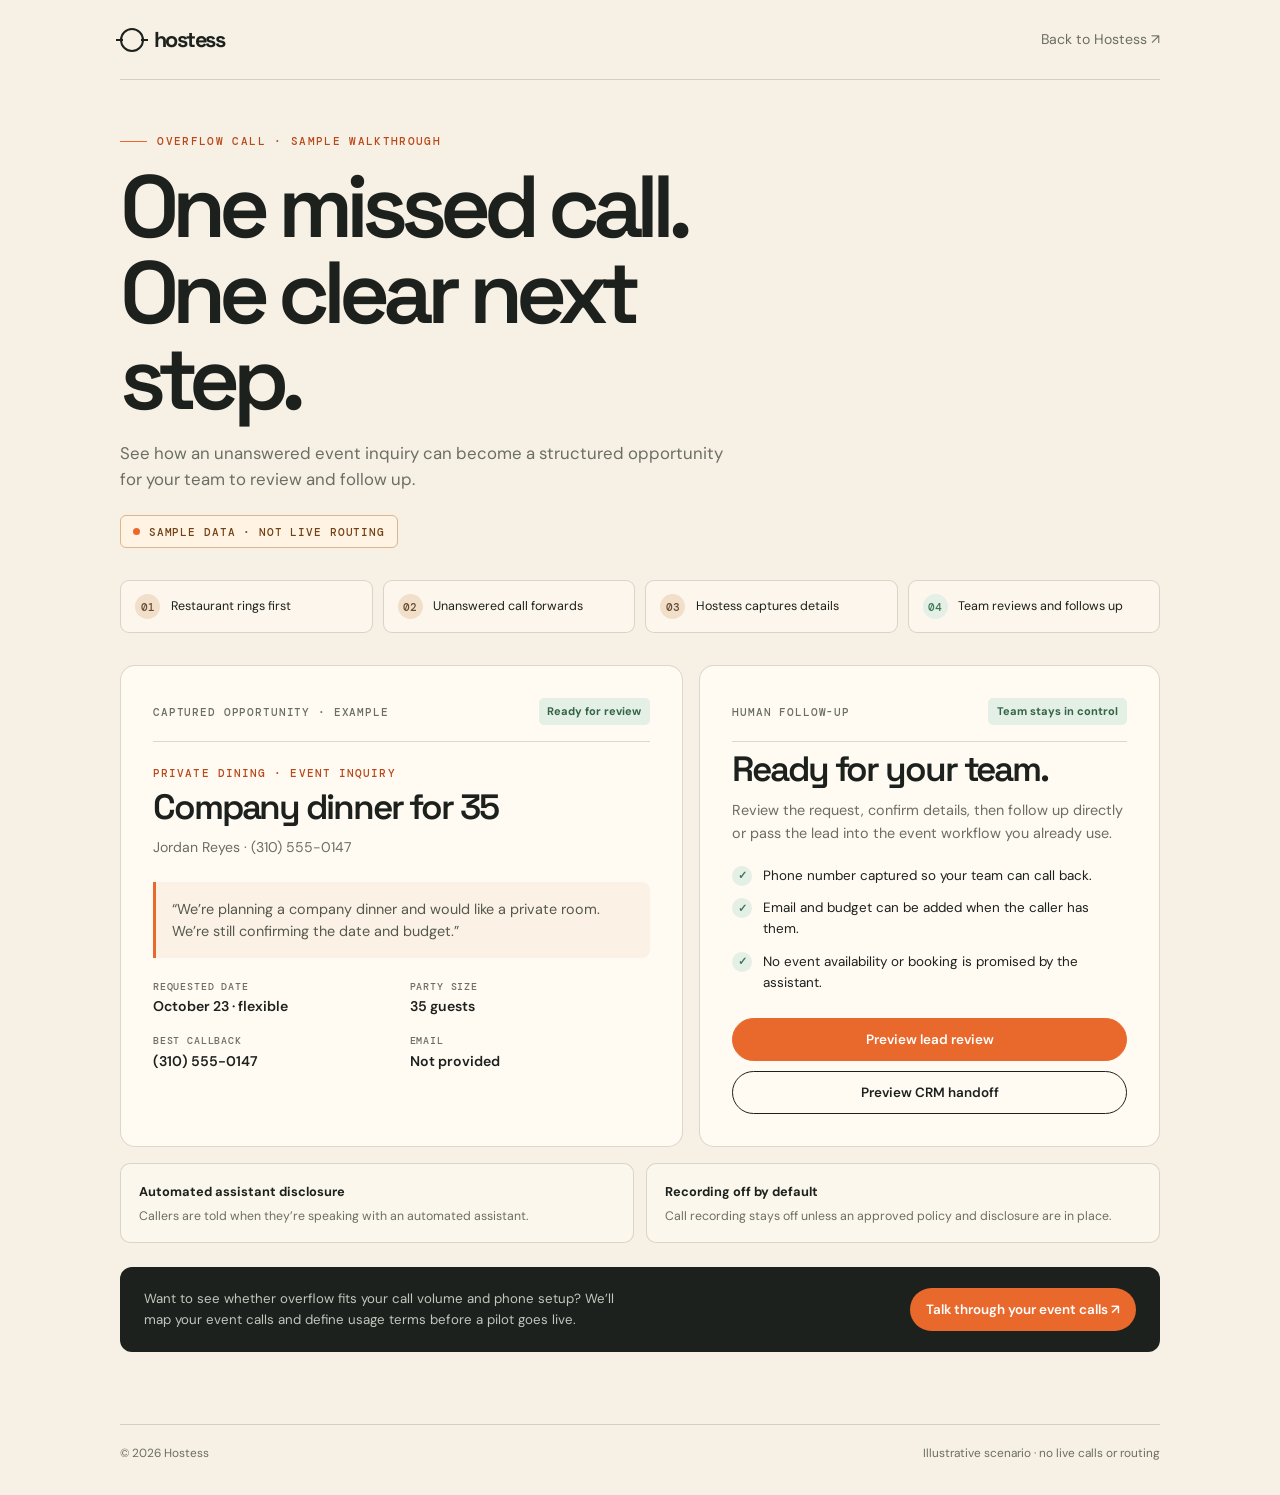
==== commit 50e1b0ed: "Align Hostess site with operator-led pilot" ====
--- a/demo.html
+++ b/demo.html
@@ -1,46 +1,151 @@
 <!doctype html>
 <html lang="en">
 <head>
-  <meta charset="utf-8"><meta name="viewport" content="width=device-width,initial-scale=1">
-  <meta name="description" content="Explore the Hostess interactive preview: overflow call capture for restaurant event opportunities.">
-  <link rel="canonical" href="https://restaurantaireceptionist.com/demo.html"><title>Hostess demo — call operations</title>
-  <link rel="preconnect" href="https://fonts.googleapis.com"><link rel="preconnect" href="https://fonts.gstatic.com" crossorigin>
+  <meta charset="utf-8">
+  <meta name="viewport" content="width=device-width, initial-scale=1">
+  <meta name="theme-color" content="#f7f0e4">
+  <meta name="description" content="Preview how a missed restaurant event call becomes a structured opportunity for the team to review and follow up.">
+  <link rel="canonical" href="https://restaurantaireceptionist.com/demo.html">
+  <title>Sample call handoff — Hostess</title>
+  <link rel="preconnect" href="https://fonts.googleapis.com">
+  <link rel="preconnect" href="https://fonts.gstatic.com" crossorigin>
   <link href="https://fonts.googleapis.com/css2?family=DM+Mono:wght@400;500&family=DM+Sans:wght@400;500;600;700&family=Space+Grotesk:wght@500;600;700&display=swap" rel="stylesheet">
   <style>
-    :root{--ink:#202522;--muted:#777d75;--line:#e5e5df;--paper:#fbfaf6;--card:#fff;--orange:#e9692d;--orange-pale:#fff0e3;--green:#2c8556;--nav:#202522;--sans:'DM Sans',sans-serif;--display:'Space Grotesk',sans-serif;--mono:'DM Mono',monospace}*{box-sizing:border-box}body{margin:0;background:var(--paper);color:var(--ink);font:15px/1.5 var(--sans)}button,a{font:inherit}button{cursor:pointer}.app{display:grid;grid-template-columns:240px 1fr;min-height:100vh}.sidebar{display:flex;flex-direction:column;padding:24px 16px;background:var(--nav);color:#cbd0c9}.brand{display:flex;align-items:center;gap:9px;color:#fff;text-decoration:none;font:700 20px var(--display);letter-spacing:-.07em;padding:0 10px 35px}.brand-mark{width:23px;height:23px;border:2px solid #fff;border-radius:50%;position:relative}.brand-mark:before,.brand-mark:after{content:'';position:absolute;top:9px;width:7px;height:2px;background:#fff}.brand-mark:before{left:-6px}.brand-mark:after{right:-6px}.nav-label{padding:0 12px 9px;color:#737b75;font:500 10px var(--mono);letter-spacing:.12em;text-transform:uppercase}.side-nav{display:grid;gap:3px}.side-nav button{display:flex;align-items:center;justify-content:space-between;border:0;border-radius:9px;padding:10px 12px;background:transparent;color:#9ca59c;text-align:left}.side-nav button:hover,.side-nav button.active{background:#30372f;color:#fff}.side-nav button.active{box-shadow:inset 3px 0 var(--orange);color:#ffbf92}.count{min-width:21px;padding:1px 6px;border-radius:99px;background:#d45139;color:#fff;text-align:center;font-size:11px}.sidebar-foot{margin-top:auto;padding:14px 10px 0;border-top:1px solid #3a403b;color:#7d857d;font-size:11px}.sidebar-foot strong{display:block;color:#b6beb5;font:500 10px var(--mono);letter-spacing:.08em;margin-bottom:7px}.content{min-width:0;padding:28px 38px 48px;max-width:1360px}.topbar{display:flex;justify-content:space-between;align-items:flex-start;margin-bottom:30px}.kicker{color:var(--muted);font:500 10px var(--mono);letter-spacing:.12em;text-transform:uppercase}.title{margin-top:5px;font:600 31px var(--display);letter-spacing:-.06em}.top-actions{display:flex;align-items:center;gap:17px;color:var(--muted);font-size:12px}.live{display:flex;align-items:center;gap:7px;color:var(--green);font-weight:600}.live-dot{width:8px;height:8px;border-radius:50%;background:var(--green);box-shadow:0 0 0 4px #e1f1e7;animation:pulse 2s infinite}.avatar{display:grid;place-items:center;width:32px;height:32px;border-radius:50%;background:#e8e7df;color:#5e655d;font-weight:700}.view{display:none}.view.active{display:block}.welcome{display:flex;justify-content:space-between;align-items:center;gap:24px;padding:26px 28px;margin-bottom:17px;border:1px solid #ead9bd;border-radius:16px;background:linear-gradient(100deg,#fff8e9,#fffdf9)}.eyebrow{color:#aa631d;font:500 10px var(--mono);letter-spacing:.12em;text-transform:uppercase}.welcome h1{margin:8px 0 5px;font:600 26px var(--display);letter-spacing:-.06em}.welcome h1 span{color:var(--orange)}.welcome p{max-width:620px;margin:0;color:#7a776d}.actions{display:flex;gap:9px;flex-shrink:0}.btn{border:1px solid var(--line);border-radius:8px;padding:9px 13px;background:#fff;color:var(--ink);font-weight:600}.btn:hover{border-color:#a6aaa3;background:#f6f6f1}.btn.primary{border-color:var(--orange);background:var(--orange);color:#fff}.btn.primary:hover{background:#c9521c}.stats{display:grid;grid-template-columns:repeat(4,1fr);gap:1px;margin-bottom:17px;border:1px solid var(--line);border-radius:13px;overflow:hidden;background:var(--line)}.stat{padding:17px 19px;background:#fff}.stat-label{color:#92978f;font:500 10px var(--mono);letter-spacing:.06em;text-transform:uppercase}.stat-value{margin-top:5px;font:600 25px var(--display);letter-spacing:-.06em}.stat-note{color:#92978f;font-size:11px}.grid{display:grid;grid-template-columns:minmax(0,1.45fr) minmax(290px,.85fr);gap:17px}.card{border:1px solid var(--line);border-radius:13px;background:var(--card);padding:19px 20px}.card-head{display:flex;justify-content:space-between;align-items:center;margin-bottom:15px}.card-head h2{margin:0;font:600 15px var(--display);letter-spacing:-.03em}.text-link{border:0;background:none;color:#ae641d;padding:0;font-size:12px;font-weight:600}.text-link:hover{text-decoration:underline}.table-wrap{overflow:auto}table{width:100%;border-collapse:collapse;min-width:620px}th{padding:0 8px 9px;color:#9ca098;text-align:left;font:500 10px var(--mono);letter-spacing:.05em;text-transform:uppercase}td{padding:13px 8px;border-top:1px solid #f0f0ec;vertical-align:top}tbody tr{transition:background .15s}tbody tr:hover{background:#fffaf2}.caller{font-weight:700}.caller small,.request small{display:block;margin-top:2px;color:#9b9e96;font-size:11px;font-weight:400}.tag{display:inline-block;border-radius:5px;padding:4px 7px;font-size:11px;font-weight:600;white-space:nowrap}.tag.pending{background:#fff2c9;color:#946619}.tag.info{background:#e6f0ff;color:#376497}.tag.large{background:#ffe4d6;color:#a64b27}.row-action{border:1px solid var(--line);border-radius:6px;padding:5px 9px;background:#fff;color:#4e554e;font-size:11px;font-weight:600}.row-action:hover{border-color:var(--ink);background:var(--ink);color:#fff}.guard{display:grid;gap:0}.guard-item{display:flex;gap:11px;padding:13px 0;border-top:1px solid #f0f0ec}.guard-item:first-child{padding-top:0;border-top:0}.check{display:grid;place-items:center;flex:0 0 19px;height:19px;border-radius:50%;background:#e6f5eb;color:var(--green);font-weight:700;font-size:11px}.guard-item strong{display:block;font-size:12px}.guard-item p{margin:2px 0 0;color:#90958d;font-size:11px}.activity{margin-top:17px}.activity-row{display:flex;gap:11px;padding:12px 0;border-top:1px solid #f0f0ec}.activity-icon{display:grid;place-items:center;flex:0 0 28px;height:28px;border-radius:8px;background:var(--orange-pale);color:var(--orange);font-size:13px}.activity-row p{margin:0;font-size:12px}.activity-row small{color:#9b9e96;font-size:10px}.drawer{position:fixed;z-index:4;top:0;right:0;width:min(430px,100%);height:100vh;padding:28px;background:#fff;border-left:1px solid var(--line);box-shadow:-15px 0 35px rgba(26,31,27,.12);transform:translateX(105%);transition:transform .25s ease}.drawer.open{transform:translateX(0)}.drawer-header{display:flex;justify-content:space-between;align-items:flex-start}.drawer h2{margin:0;font:600 23px var(--display);letter-spacing:-.06em}.close{border:0;background:#f0f1eb;border-radius:50%;width:30px;height:30px}.drawer-content{margin-top:28px}.detail-label{margin-top:18px;color:#9a9e96;font:500 10px var(--mono);letter-spacing:.1em;text-transform:uppercase}.detail-value{margin-top:4px;font-size:15px;font-weight:600}.detail-box{margin-top:22px;padding:15px;border-radius:10px;background:#f7f7f2;color:#687068;font-size:13px}.drawer .btn{width:100%;margin-top:12px}.toast{position:fixed;z-index:6;left:50%;bottom:24px;transform:translate(-50%,20px);padding:11px 15px;border-radius:9px;background:var(--ink);color:#fff;opacity:0;pointer-events:none;transition:.2s}.toast.show{opacity:1;transform:translate(-50%,0)}.mobile-menu{display:none}@keyframes pulse{0%,100%{box-shadow:0 0 0 4px #e1f1e7}50%{box-shadow:0 0 0 8px rgba(225,241,231,0)}}:focus-visible{outline:3px solid rgba(233,105,45,.5);outline-offset:3px}@media(max-width:1000px){.app{grid-template-columns:190px 1fr}.content{padding-inline:24px}.grid{grid-template-columns:1fr}.welcome{align-items:flex-start;flex-direction:column}.actions{width:100%}.actions .btn{flex:1}}@media(max-width:700px){.app{display:block}.sidebar{display:none}.content{padding:20px 15px 35px}.topbar{align-items:flex-start;gap:12px}.top-actions>span:not(.live),.top-actions .avatar{display:none}.title{font-size:26px}.mobile-menu{display:inline-block;border:1px solid var(--line);border-radius:8px;background:#fff;padding:8px}.stats{grid-template-columns:repeat(2,1fr)}.welcome{padding:20px}.welcome h1{font-size:25px}.actions{flex-direction:column}.actions .btn{width:100%}}
+    :root{--ivory:#f7f0e4;--paper:#fffaf2;--ink:#1d211d;--muted:#6b6e64;--line:rgba(29,33,29,.16);--orange:#e9692d;--orange-dark:#b9481a;--green:#3e7655;--sans:'DM Sans',-apple-system,BlinkMacSystemFont,'Segoe UI',sans-serif;--display:'Space Grotesk',var(--sans);--mono:'DM Mono',monospace}
+    *,*::before,*::after{box-sizing:border-box}
+    html{scroll-behavior:smooth}
+    body{margin:0;background:var(--ivory);color:var(--ink);font:15px/1.55 var(--sans);-webkit-font-smoothing:antialiased}
+    a{color:inherit}
+    .skip-link{position:absolute;left:1rem;top:-4rem;z-index:3;padding:.65rem 1rem;border-radius:999px;background:var(--ink);color:white}
+    .skip-link:focus{top:1rem}
+    .page{width:min(1040px,calc(100% - 48px));margin:0 auto}
+    header{display:flex;justify-content:space-between;align-items:center;padding:26px 0;border-bottom:1px solid var(--line)}
+    .brand{display:inline-flex;align-items:center;gap:.6rem;text-decoration:none;font:700 1.35rem var(--display);letter-spacing:-.07em}
+    .mark{position:relative;width:24px;height:24px;border:2px solid var(--ink);border-radius:50%}
+    .mark:before,.mark:after{position:absolute;top:9px;width:7px;height:2px;background:var(--ink);content:''}
+    .mark:before{left:-6px}.mark:after{right:-6px}
+    .back-link{color:var(--muted);font-size:.88rem;text-decoration:none}
+    .back-link:hover,.back-link:focus-visible{color:var(--ink)}
+    main{padding:54px 0 72px}
+    .intro{max-width:740px}
+    .eyebrow{display:flex;align-items:center;gap:.65rem;color:var(--orange-dark);font:500 .7rem var(--mono);letter-spacing:.12em;text-transform:uppercase}
+    .eyebrow:before{width:27px;height:1px;background:var(--orange);content:''}
+    h1,h2,p{margin:0}
+    h1{max-width:700px;margin-top:1rem;font:600 clamp(2.8rem,7vw,5.5rem)/.98 var(--display);letter-spacing:-.08em}
+    .intro-copy{max-width:620px;margin-top:1.1rem;color:var(--muted);font-size:1.05rem}
+    .sample-banner{display:inline-flex;align-items:center;gap:.55rem;margin-top:1.4rem;padding:.55rem .75rem;border:1px solid #ddb48b;border-radius:6px;background:#fff3e3;color:#724116;font:500 .68rem var(--mono);letter-spacing:.08em;text-transform:uppercase}
+    .sample-banner:before{width:7px;height:7px;border-radius:50%;background:var(--orange);content:''}
+    .flow{display:grid;grid-template-columns:repeat(4,1fr);gap:10px;margin:2rem 0}
+    .flow-step{display:flex;align-items:center;gap:.65rem;padding:.8rem .9rem;border:1px solid var(--line);border-radius:9px;background:rgba(255,250,242,.6);font-size:.78rem}
+    .flow-step b{display:grid;flex:0 0 25px;height:25px;place-items:center;border-radius:50%;background:#f1dfc9;color:#654b32;font:500 .68rem var(--mono)}
+    .flow-step:last-child b{background:#e4efe5;color:var(--green)}
+    .preview-grid{display:grid;grid-template-columns:minmax(0,1.1fr) minmax(290px,.9fr);gap:16px;align-items:stretch}
+    .card{padding:clamp(1.25rem,3vw,2rem);border:1px solid var(--line);border-radius:15px;background:var(--paper)}
+    .card-head{display:flex;justify-content:space-between;align-items:center;gap:1rem;padding-bottom:1rem;border-bottom:1px solid var(--line)}
+    .card-label{color:var(--muted);font:500 .67rem var(--mono);letter-spacing:.08em;text-transform:uppercase}
+    .status{padding:.32rem .55rem;border-radius:5px;background:#e4efe5;color:#326447;font-size:.69rem;font-weight:700}
+    .request-type{margin-top:1.5rem;color:var(--orange-dark);font:500 .68rem var(--mono);letter-spacing:.1em;text-transform:uppercase}
+    .card h2{margin-top:.5rem;font:600 clamp(1.55rem,3vw,2.2rem)/1.1 var(--display);letter-spacing:-.06em}
+    .caller{margin-top:.65rem;color:var(--muted);font-size:.88rem}
+    .summary{margin-top:1.4rem;padding:1rem;border-left:3px solid var(--orange);border-radius:0 8px 8px 0;background:#fbf1e5;color:#55584f;font-size:.9rem}
+    dl{display:grid;grid-template-columns:1fr 1fr;gap:1rem;margin:1.35rem 0 0}
+    dt{color:var(--muted);font:500 .64rem var(--mono);letter-spacing:.08em;text-transform:uppercase}
+    dd{margin:.22rem 0 0;font-size:.88rem;font-weight:600}
+    .handoff-copy{margin-top:.65rem;color:var(--muted);font-size:.9rem}
+    .handoff-list{display:grid;gap:.75rem;padding:0;margin:1.35rem 0 0;list-style:none}
+    .handoff-list li{display:flex;gap:.65rem;align-items:flex-start;font-size:.84rem}
+    .check{display:grid;flex:0 0 20px;height:20px;place-items:center;border-radius:50%;background:#e4efe5;color:var(--green);font-size:.7rem;font-weight:700}
+    .actions{display:grid;gap:.65rem;margin-top:1.5rem}
+    .button{display:inline-flex;min-height:43px;align-items:center;justify-content:center;gap:.5rem;padding:.7rem 1rem;border:1px solid var(--ink);border-radius:999px;background:transparent;color:var(--ink);font:600 .84rem var(--sans);text-align:center;text-decoration:none;cursor:pointer}
+    .button:hover,.button:focus-visible{outline:2px solid var(--orange);outline-offset:2px}
+    .button-primary{border-color:var(--orange);background:var(--orange);color:white}
+    .safeguards{display:grid;grid-template-columns:1fr 1fr;gap:12px;margin-top:16px}
+    .safeguard{padding:1rem 1.15rem;border:1px solid var(--line);border-radius:10px;background:rgba(255,250,242,.65)}
+    .safeguard strong{font-size:.8rem}
+    .safeguard p{margin-top:.25rem;color:var(--muted);font-size:.77rem}
+    .contact{display:flex;justify-content:space-between;align-items:center;gap:1.5rem;margin-top:24px;padding:1.3rem 1.5rem;border-radius:12px;background:var(--ink);color:var(--paper)}
+    .contact p{max-width:54ch;color:#c2c6be;font-size:.83rem}
+    .contact .button{flex-shrink:0;border:0;background:var(--orange);color:white}
+    footer{display:flex;justify-content:space-between;gap:1rem;padding:1.2rem 0 2rem;border-top:1px solid var(--line);color:var(--muted);font-size:.74rem}
+    #preview-status{position:fixed;right:20px;bottom:20px;z-index:5;max-width:min(360px,calc(100% - 40px));padding:.8rem 1rem;border-radius:9px;background:var(--ink);color:white;box-shadow:0 8px 24px #0002;font-size:.82rem}
+    #preview-status[hidden]{display:none}
+    @media(max-width:700px){.page{width:min(100% - 32px,1040px)}main{padding:38px 0 52px}.flow{grid-template-columns:1fr 1fr}.preview-grid{grid-template-columns:1fr}.safeguards{grid-template-columns:1fr}.contact{align-items:flex-start;flex-direction:column}.contact .button{width:100%}}
+    @media(max-width:420px){.flow{grid-template-columns:1fr}.card-head{align-items:flex-start;flex-direction:column}footer{flex-direction:column}}
+    @media(prefers-reduced-motion:reduce){html{scroll-behavior:auto}}
   </style>
 </head>
 <body>
-  <div class="app">
-    <aside class="sidebar"><a class="brand" href="index.html"><span class="brand-mark" aria-hidden="true"></span>hostess</a><div class="nav-label">Workspace</div><nav class="side-nav" aria-label="Demo navigation"><button class="active" data-view="overview">Overview</button><button data-view="inbox">Calls & leads <span class="count">3</span></button><button data-view="knowledge">Knowledge</button><button data-view="automations">Routing</button><button data-view="settings">Settings</button></nav><div class="sidebar-foot"><strong>INTERCEPT THE CALL. KEEP THE CONTEXT.</strong>Hostess helps restaurants turn missed calls into ready-to-follow-up opportunities.</div></aside>
-    <main class="content"><div class="topbar"><div><div class="kicker">Bella’s Kitchen · New York, NY · Interactive preview</div><div class="title">Good morning, Zach.</div></div><div class="top-actions"><span class="live"><span class="live-dot"></span>Overflow preview</span><span>Sample data · not live routing</span><span class="avatar">Z</span><button class="mobile-menu" aria-label="Show navigation">☰</button></div></div>
-      <section class="view active" data-panel="overview"><div class="welcome"><div><div class="eyebrow">Overview · sample data</div><h1><span>3 opportunities</span> need you.</h1><p>Hostess caught calls Bella’s Kitchen could not answer. Three event inquiries are ready for review, handoff, or follow-up.</p></div><div class="actions"><button class="btn primary" data-open="northstar">Review opportunities</button><button class="btn" data-view-target="inbox">View calls & leads</button></div></div><div class="stats"><div class="stat"><div class="stat-label">Calls captured</div><div class="stat-value">12</div><div class="stat-note">4 after-hours</div></div><div class="stat"><div class="stat-label">Event leads</div><div class="stat-value">3</div><div class="stat-note">ready for follow-up</div></div><div class="stat"><div class="stat-label">Would’ve hit voicemail</div><div class="stat-value">4</div><div class="stat-note">overflow captured</div></div><div class="stat"><div class="stat-label">CRM handoff</div><div class="stat-value">2</div><div class="stat-note">email / CSV ready</div></div></div><div class="grid"><div class="card"><div class="card-head"><h2>Leads waiting on you</h2><button class="text-link" data-view-target="inbox">View all →</button></div><div class="table-wrap"><table><thead><tr><th>Caller</th><th>Opportunity</th><th>Status</th><th></th></tr></thead><tbody><tr><td class="caller">Northstar Co.<small>(917) 555-0134</small></td><td class="request">Corporate dinner · 35 guests<small>Oct 23 · Private dining · email provided</small></td><td><span class="tag pending">New</span></td><td><button class="row-action" data-open="northstar">Review</button></td></tr><tr><td class="caller">Maya Chen<small>(646) 555-0178</small></td><td class="request">Holiday party · 60 guests<small>Dec 12 · Budget unknown</small></td><td><span class="tag info">Qualified</span></td><td><button class="row-action" data-open="maya">Open</button></td></tr><tr><td class="caller">Ari Patel<small>(212) 555-0199</small></td><td class="request">Catering inquiry · 40 guests<small>Nov 8 · Delivery address captured</small></td><td><span class="tag large">Contacted</span></td><td><button class="row-action" data-open="ari">Follow up</button></td></tr></tbody></table></div></div><div><div class="card"><div class="card-head"><h2>Safety & routing</h2><button class="text-link" data-view-target="settings">Details →</button></div><div class="guard"><div class="guard-item"><div class="check">✓</div><div><strong>AI disclosure enabled</strong><p>Callers are told they are speaking with an automated assistant.</p></div></div><div class="guard-item"><div class="check">✓</div><div><strong>Transfer destination verified</strong><p>Human transfers use a separate manager line.</p></div></div><div class="guard-item"><div class="check">✓</div><div><strong>Recording off by default</strong><p>Requests are saved once; unknown answers escalate.</p></div></div></div></div><div class="card activity"><div class="card-head"><h2>Recent activity</h2><button class="text-link" data-view-target="inbox">See calls →</button></div><div class="activity-row"><div class="activity-icon">↗</div><p><strong>Overflow call captured</strong><br><small>Corporate dinner inquiry · 8m ago</small></p></div><div class="activity-row"><div class="activity-icon">→</div><p><strong>CRM handoff ready</strong><br><small>Structured email + CSV export · 21m ago</small></p></div></div></div></div></section>
-      <section class="view" data-panel="inbox"><div class="welcome"><div><div class="eyebrow">Calls & leads</div><h1>Three opportunities need a next step.</h1><p>Review the call context, update the status, and send a structured handoff to your team or CRM.</p></div><button class="btn" data-view-target="overview">← Back to overview</button></div><div class="card"><div class="card-head"><h2>Lead table</h2><span class="kicker">3 open · CSV ready</span></div><div class="table-wrap"><table><thead><tr><th>Caller</th><th>Opportunity</th><th>Status</th><th>Action</th></tr></thead><tbody><tr><td class="caller">Northstar Co.<small>Captured 8m ago · (917) 555-0134</small></td><td class="request">Corporate dinner · 35 guests<small>Oct 23 · Private dining · $6k–$8k estimated</small></td><td><span class="tag pending">New</span></td><td><button class="row-action" data-open="northstar">Open lead</button></td></tr><tr><td class="caller">Maya Chen<small>Captured 14m ago · (646) 555-0178</small></td><td class="request">Holiday party · 60 guests<small>Dec 12 · Email provided · Budget unknown</small></td><td><span class="tag info">Qualified</span></td><td><button class="row-action" data-open="maya">Open lead</button></td></tr><tr><td class="caller">Ari Patel<small>Captured 23m ago · (212) 555-0199</small></td><td class="request">Catering inquiry · 40 guests<small>Nov 8 · Delivery address captured</small></td><td><span class="tag large">Contacted</span></td><td><button class="row-action" data-open="ari">Open lead</button></td></tr></tbody></table></div><div class="actions" style="margin-top:16px"><button class="btn primary" data-toast="CSV export prepared">Export CSV</button><button class="btn" data-toast="Structured email prepared">Prepare email handoff</button></div></div></section>
-      <section class="view" data-panel="knowledge"><div class="welcome"><div><div class="eyebrow">Verified knowledge</div><h1>Teach it your voice.</h1><p>Operator-led onboarding keeps answers grounded in the facts Bella’s Kitchen approves.</p></div><button class="btn primary" data-toast="Source checklist opened">Review source checklist</button></div><div class="grid"><div class="card"><div class="card-head"><h2>Approved sources</h2><span class="kicker">4 active</span></div><div class="guard"><div class="guard-item"><div class="check">✓</div><div><strong>Hours, location & forwarding</strong><p>Verified yesterday · 12 approved answers</p></div></div><div class="guard-item"><div class="check">✓</div><div><strong>Private dining packet</strong><p>Verified 3 days ago · Capacity and minimums</p></div></div><div class="guard-item"><div class="check">✓</div><div><strong>Catering menu & policy</strong><p>Verified 3 days ago · Delivery and pickup rules</p></div></div></div></div><div class="card"><div class="card-head"><h2>Human review required</h2><span class="tag pending">Review</span></div><p style="color:var(--muted)">“We now hold tables for 10 minutes.” Confirm this policy before the AI can use it.</p><button class="btn primary" data-toast="Policy update queued for approval">Queue for approval</button></div></div></section>
-      <section class="view" data-panel="automations"><div class="welcome"><div><div class="eyebrow">Routing</div><h1>Let the safe routine run.</h1><p>Routing keeps ordinary intake moving and sends sensitive or uncertain moments to a person.</p></div><button class="btn primary" data-toast="Routing checklist opened">Review routing checklist</button></div><div class="card"><div class="card-head"><h2>Active rules</h2><span class="kicker">3 enabled</span></div><div class="guard"><div class="guard-item"><div class="check">✓</div><div><strong>Capture overflow calls</strong><p>Unanswered calls forward from the existing number after the normal ring window.</p></div></div><div class="guard-item"><div class="check">✓</div><div><strong>Route large parties and events</strong><p>Creates a structured lead and sends it to Zach for follow-up.</p></div></div><div class="guard-item"><div class="check">✓</div><div><strong>Escalate uncertainty and allergies</strong><p>Uses approved information only and requests a human when needed.</p></div></div></div></div></section>
-      <section class="view" data-panel="settings"><div class="welcome"><div><div class="eyebrow">Settings · one location</div><h1>Your routing, your rules.</h1><p>Configure the existing number, the separate human-transfer destination, and the emergency fallback.</p></div><button class="btn primary" data-toast="Settings checklist saved">Save checklist</button></div><div class="grid"><div class="card"><div class="card-head"><h2>Routing preferences</h2><span class="tag" style="background:#e6f5eb;color:var(--green)">Verified</span></div><div class="guard"><div class="guard-item"><div class="check">✓</div><div><strong>Forwarded main number</strong><p>(212) 555-0100 · rings staff first</p></div></div><div class="guard-item"><div class="check">✓</div><div><strong>Human transfer number</strong><p>(212) 555-0198 · distinct manager line</p></div></div><div class="guard-item"><div class="check">✓</div><div><strong>Quiet hours: 10:30 PM – 9:00 AM</strong><p>Capture requests without ringing the floor team.</p></div></div></div></div><div class="card"><div class="card-head"><h2>Launch checks</h2><span class="kicker">Required</span></div><div class="guard"><div class="guard-item"><div class="check">✓</div><div><strong>AI disclosure enabled</strong><p>Callers are told they are speaking with an automated assistant.</p></div></div><div class="guard-item"><div class="check">✓</div><div><strong>Recording off by default</strong><p>Enable only with an approved location policy.</p></div></div><div class="guard-item"><div class="check">✓</div><div><strong>Forwarding + transfer tested</strong><p>No route returns indirectly to the AI number.</p></div></div></div></div></div></section>
+  <a class="skip-link" href="#main-content">Skip to content</a>
+  <div class="page">
+    <header>
+      <a class="brand" href="index.html" aria-label="Hostess home"><span class="mark" aria-hidden="true"></span>hostess</a>
+      <a class="back-link" href="index.html">Back to Hostess ↗</a>
+    </header>
+    <main id="main-content">
+      <section class="intro" aria-labelledby="preview-title">
+        <div class="eyebrow">Overflow call · sample walkthrough</div>
+        <h1 id="preview-title">One missed call. One clear next step.</h1>
+        <p class="intro-copy">See how an unanswered event inquiry can become a structured opportunity for your team to review and follow up.</p>
+        <div class="sample-banner">Sample data · not live routing</div>
+      </section>
+      <div class="flow" aria-label="Call flow">
+        <div class="flow-step"><b>01</b><span>Restaurant rings first</span></div>
+        <div class="flow-step"><b>02</b><span>Unanswered call forwards</span></div>
+        <div class="flow-step"><b>03</b><span>Hostess captures details</span></div>
+        <div class="flow-step"><b>04</b><span>Team reviews and follows up</span></div>
+      </div>
+      <section class="preview-grid" aria-label="Example call and handoff">
+        <article class="card">
+          <div class="card-head"><span class="card-label">Captured opportunity · example</span><span class="status">Ready for review</span></div>
+          <div class="request-type">Private dining · event inquiry</div>
+          <h2>Company dinner for 35</h2>
+          <p class="caller">Jordan Reyes · (310) 555-0147</p>
+          <p class="summary">“We’re planning a company dinner and would like a private room. We’re still confirming the date and budget.”</p>
+          <dl>
+            <div><dt>Requested date</dt><dd>October 23 · flexible</dd></div>
+            <div><dt>Party size</dt><dd>35 guests</dd></div>
+            <div><dt>Best callback</dt><dd>(310) 555-0147</dd></div>
+            <div><dt>Email</dt><dd>Not provided</dd></div>
+          </dl>
+        </article>
+        <article class="card">
+          <div class="card-head"><span class="card-label">Human follow-up</span><span class="status">Team stays in control</span></div>
+          <h2>Ready for your team.</h2>
+          <p class="handoff-copy">Review the request, confirm details, then follow up directly or pass the lead into the event workflow you already use.</p>
+          <ul class="handoff-list">
+            <li><span class="check" aria-hidden="true">✓</span><span>Phone number captured so your team can call back.</span></li>
+            <li><span class="check" aria-hidden="true">✓</span><span>Email and budget can be added when the caller has them.</span></li>
+            <li><span class="check" aria-hidden="true">✓</span><span>No event availability or booking is promised by the assistant.</span></li>
+          </ul>
+          <div class="actions">
+            <button class="button button-primary" type="button" data-preview-action="This is a sample only — no lead was changed.">Preview lead review</button>
+            <button class="button" type="button" data-preview-action="This is a sample only — no CRM handoff was sent.">Preview CRM handoff</button>
+          </div>
+        </article>
+      </section>
+      <section class="safeguards" aria-label="Caller safeguards">
+        <div class="safeguard"><strong>Automated assistant disclosure</strong><p>Callers are told when they’re speaking with an automated assistant.</p></div>
+        <div class="safeguard"><strong>Recording off by default</strong><p>Call recording stays off unless an approved policy and disclosure are in place.</p></div>
+      </section>
+      <section class="contact" aria-label="Pilot conversation">
+        <p>Want to see whether overflow fits your call volume and phone setup? We’ll map your event calls and define usage terms before a pilot goes live.</p>
+        <a class="button" href="index.html#contact">Talk through your event calls ↗</a>
+      </section>
     </main>
-
+    <footer><span>© 2026 Hostess</span><span>Illustrative scenario · no live calls or routing</span></footer>
   </div>
-  <aside class="drawer" id="drawer" aria-hidden="true"><div class="drawer-header"><div><div class="kicker">Lead opportunity</div><h2 id="drawer-title">Northstar Co.</h2></div><button class="close" id="close-drawer" aria-label="Close lead">×</button></div><div class="drawer-content"><div class="detail-label">Opportunity</div><div class="detail-value" id="drawer-request">Corporate dinner · 35 guests · Oct 23</div><div class="detail-label">Context from the call</div><div class="detail-box" id="drawer-context">“We’re planning a company dinner and would like a private room. Our budget is still being finalized.”</div><div class="detail-label">Suggested next step</div><div class="detail-value">Review capacity, then send the structured lead to the events team or CRM.</div><button class="btn primary" id="confirm-request">Mark contacted</button><button class="btn" id="note-request">Prepare CRM handoff</button></div></aside><div class="toast" id="toast" role="status" aria-live="polite"></div>
+  <div id="preview-status" role="status" aria-live="polite" hidden></div>
   <script>
-    const panels = [...document.querySelectorAll('[data-panel]')];
-    const navButtons = [...document.querySelectorAll('[data-view]')];
-    const drawer = document.querySelector('#drawer');
-    const toast = document.querySelector('#toast');
-    const requestData = { northstar:{name:'Northstar Co.',request:'Corporate dinner · 35 guests · Thursday, October 23',context:'“We’re planning a company dinner and would like a private room. Our budget is still being finalized.”'}, maya:{name:'Maya Chen',request:'Holiday party · 60 guests · Friday, December 12',context:'“We need a space for our team holiday dinner. Email is the best way to follow up.”'}, ari:{name:'Ari Patel',request:'Catering inquiry · 40 guests · Saturday, November 8',context:'“Can you deliver catering for a company event? I can provide the address and details.”'} };
-    let toastTimer;
-    function showToast(message){ toast.textContent=message; toast.classList.add('show'); clearTimeout(toastTimer); toastTimer=setTimeout(()=>toast.classList.remove('show'),2600); }
-    function showView(name){ panels.forEach(panel=>panel.classList.toggle('active',panel.dataset.panel===name)); navButtons.forEach(button=>button.classList.toggle('active',button.dataset.view===name)); window.scrollTo({top:0,behavior:'smooth'}); }
-    function openDrawer(id){ const item=requestData[id]||requestData.maya; document.querySelector('#drawer-title').textContent=item.name; document.querySelector('#drawer-request').textContent=item.request; document.querySelector('#drawer-context').textContent=item.context; drawer.classList.add('open'); drawer.setAttribute('aria-hidden','false'); document.querySelector('#close-drawer').focus(); }
-    navButtons.forEach(button=>button.addEventListener('click',()=>showView(button.dataset.view)));
-    document.querySelectorAll('[data-view-target]').forEach(button=>button.addEventListener('click',()=>showView(button.dataset.viewTarget)));
-    document.querySelectorAll('[data-open]').forEach(button=>button.addEventListener('click',()=>openDrawer(button.dataset.open)));
-    document.querySelectorAll('[data-toast]').forEach(button=>button.addEventListener('click',()=>showToast(button.dataset.toast)));
-    document.querySelector('#close-drawer').addEventListener('click',()=>{drawer.classList.remove('open');drawer.setAttribute('aria-hidden','true')});
-    document.querySelector('#confirm-request').addEventListener('click',()=>{drawer.classList.remove('open');drawer.setAttribute('aria-hidden','true');showToast('Lead marked contacted — no booking was promised')});
-    document.querySelector('#note-request').addEventListener('click',()=>showToast('Structured CRM handoff prepared'));
-    document.addEventListener('keydown',event=>{if(event.key==='Escape'){drawer.classList.remove('open');drawer.setAttribute('aria-hidden','true')}});
+    const previewStatus = document.querySelector('#preview-status');
+    let previewTimer;
+    document.querySelectorAll('[data-preview-action]').forEach((button) => {
+      button.addEventListener('click', () => {
+        previewStatus.textContent = button.dataset.previewAction;
+        previewStatus.hidden = false;
+        clearTimeout(previewTimer);
+        previewTimer = setTimeout(() => { previewStatus.hidden = true; }, 3200);
+      });
+    });
   </script>
 </body>
 </html>
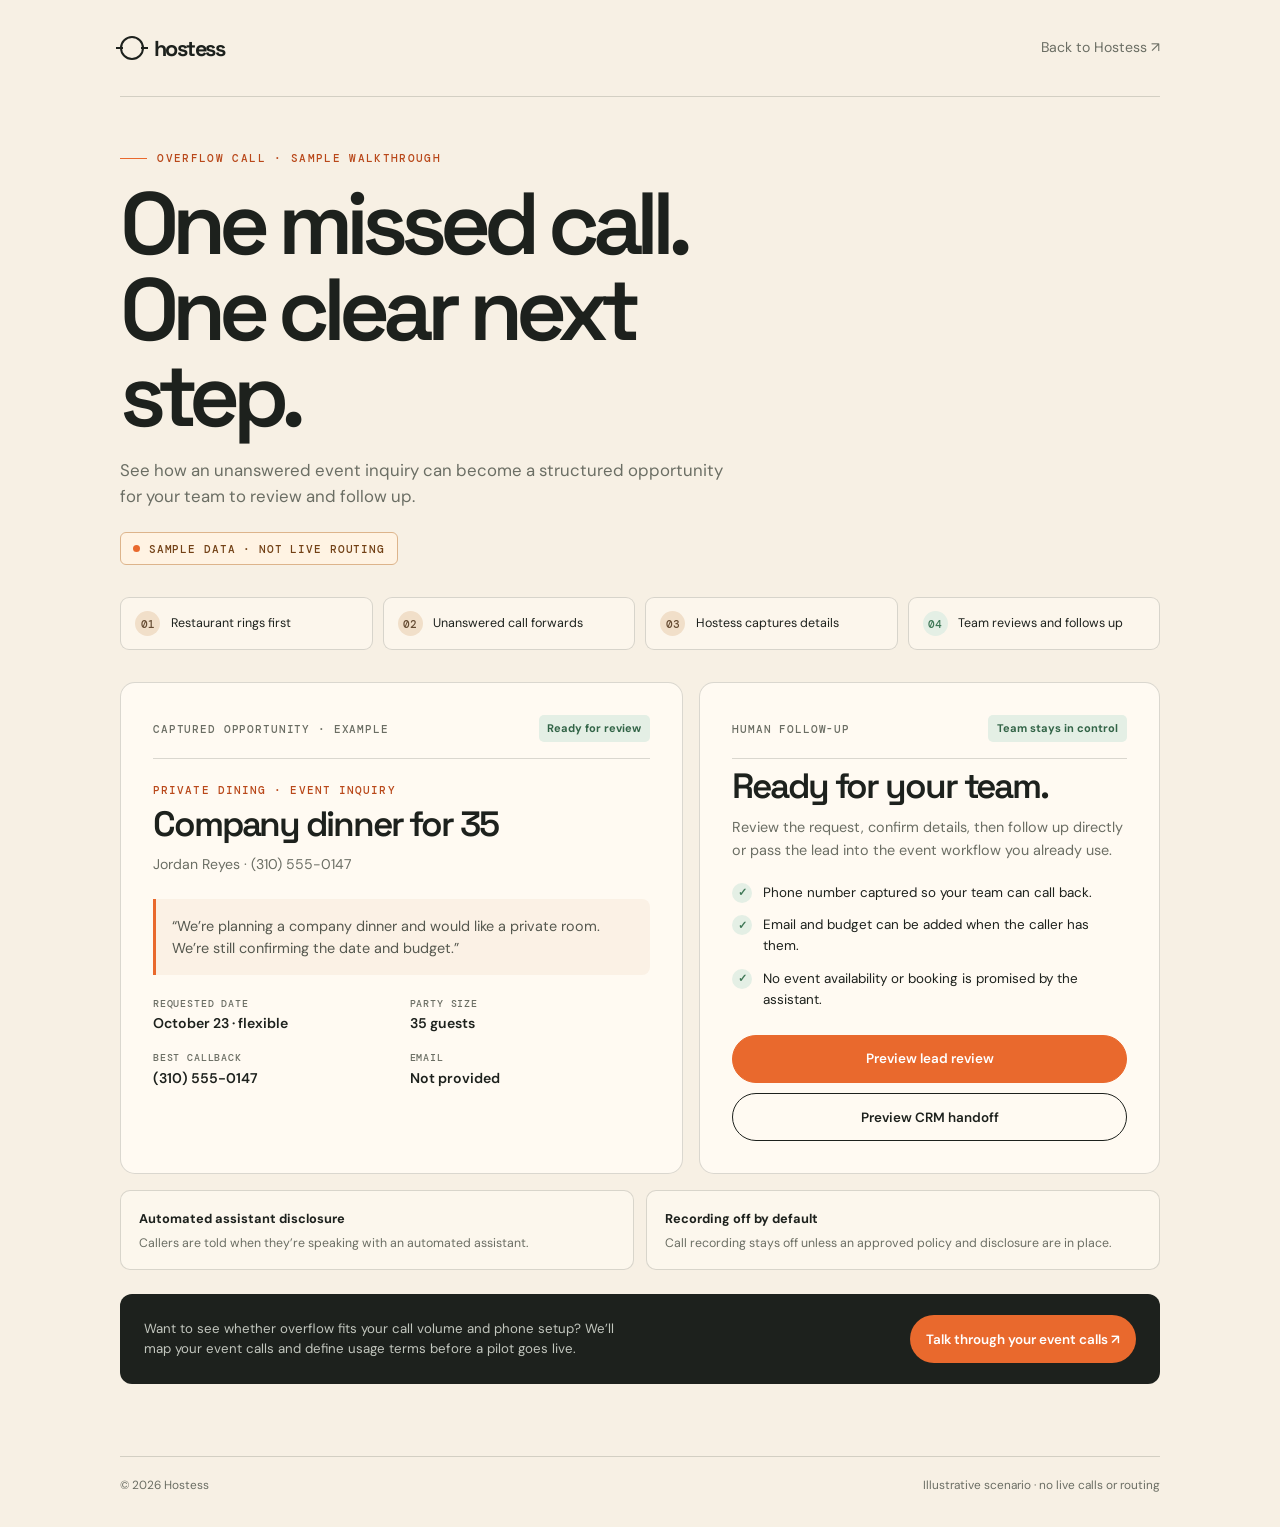
==== commit ac2145c1: "Improve mobile layout and touch targets" ====
--- a/demo.html
+++ b/demo.html
@@ -24,7 +24,7 @@
     .mark{position:relative;width:24px;height:24px;border:2px solid var(--ink);border-radius:50%}
     .mark:before,.mark:after{position:absolute;top:9px;width:7px;height:2px;background:var(--ink);content:''}
     .mark:before{left:-6px}.mark:after{right:-6px}
-    .back-link{color:var(--muted);font-size:.88rem;text-decoration:none}
+    .back-link{display:inline-flex;min-height:44px;align-items:center;color:var(--muted);font-size:.88rem;text-decoration:none}
     .back-link:hover,.back-link:focus-visible{color:var(--ink)}
     main{padding:54px 0 72px}
     .intro{max-width:740px}
@@ -56,7 +56,7 @@
     .handoff-list li{display:flex;gap:.65rem;align-items:flex-start;font-size:.84rem}
     .check{display:grid;flex:0 0 20px;height:20px;place-items:center;border-radius:50%;background:#e4efe5;color:var(--green);font-size:.7rem;font-weight:700}
     .actions{display:grid;gap:.65rem;margin-top:1.5rem}
-    .button{display:inline-flex;min-height:43px;align-items:center;justify-content:center;gap:.5rem;padding:.7rem 1rem;border:1px solid var(--ink);border-radius:999px;background:transparent;color:var(--ink);font:600 .84rem var(--sans);text-align:center;text-decoration:none;cursor:pointer}
+    .button{display:inline-flex;min-height:48px;align-items:center;justify-content:center;gap:.5rem;padding:.7rem 1rem;border:1px solid var(--ink);border-radius:999px;background:transparent;color:var(--ink);font:600 .84rem var(--sans);text-align:center;text-decoration:none;cursor:pointer}
     .button:hover,.button:focus-visible{outline:2px solid var(--orange);outline-offset:2px}
     .button-primary{border-color:var(--orange);background:var(--orange);color:white}
     .safeguards{display:grid;grid-template-columns:1fr 1fr;gap:12px;margin-top:16px}
@@ -70,7 +70,7 @@
     #preview-status{position:fixed;right:20px;bottom:20px;z-index:5;max-width:min(360px,calc(100% - 40px));padding:.8rem 1rem;border-radius:9px;background:var(--ink);color:white;box-shadow:0 8px 24px #0002;font-size:.82rem}
     #preview-status[hidden]{display:none}
     @media(max-width:700px){.page{width:min(100% - 32px,1040px)}main{padding:38px 0 52px}.flow{grid-template-columns:1fr 1fr}.preview-grid{grid-template-columns:1fr}.safeguards{grid-template-columns:1fr}.contact{align-items:flex-start;flex-direction:column}.contact .button{width:100%}}
-    @media(max-width:420px){.flow{grid-template-columns:1fr}.card-head{align-items:flex-start;flex-direction:column}footer{flex-direction:column}}
+    @media(max-width:420px){.flow{grid-template-columns:1fr}.card-head{align-items:flex-start;flex-direction:column}.card{padding:1.1rem}footer{flex-direction:column}}
     @media(prefers-reduced-motion:reduce){html{scroll-behavior:auto}}
   </style>
 </head>
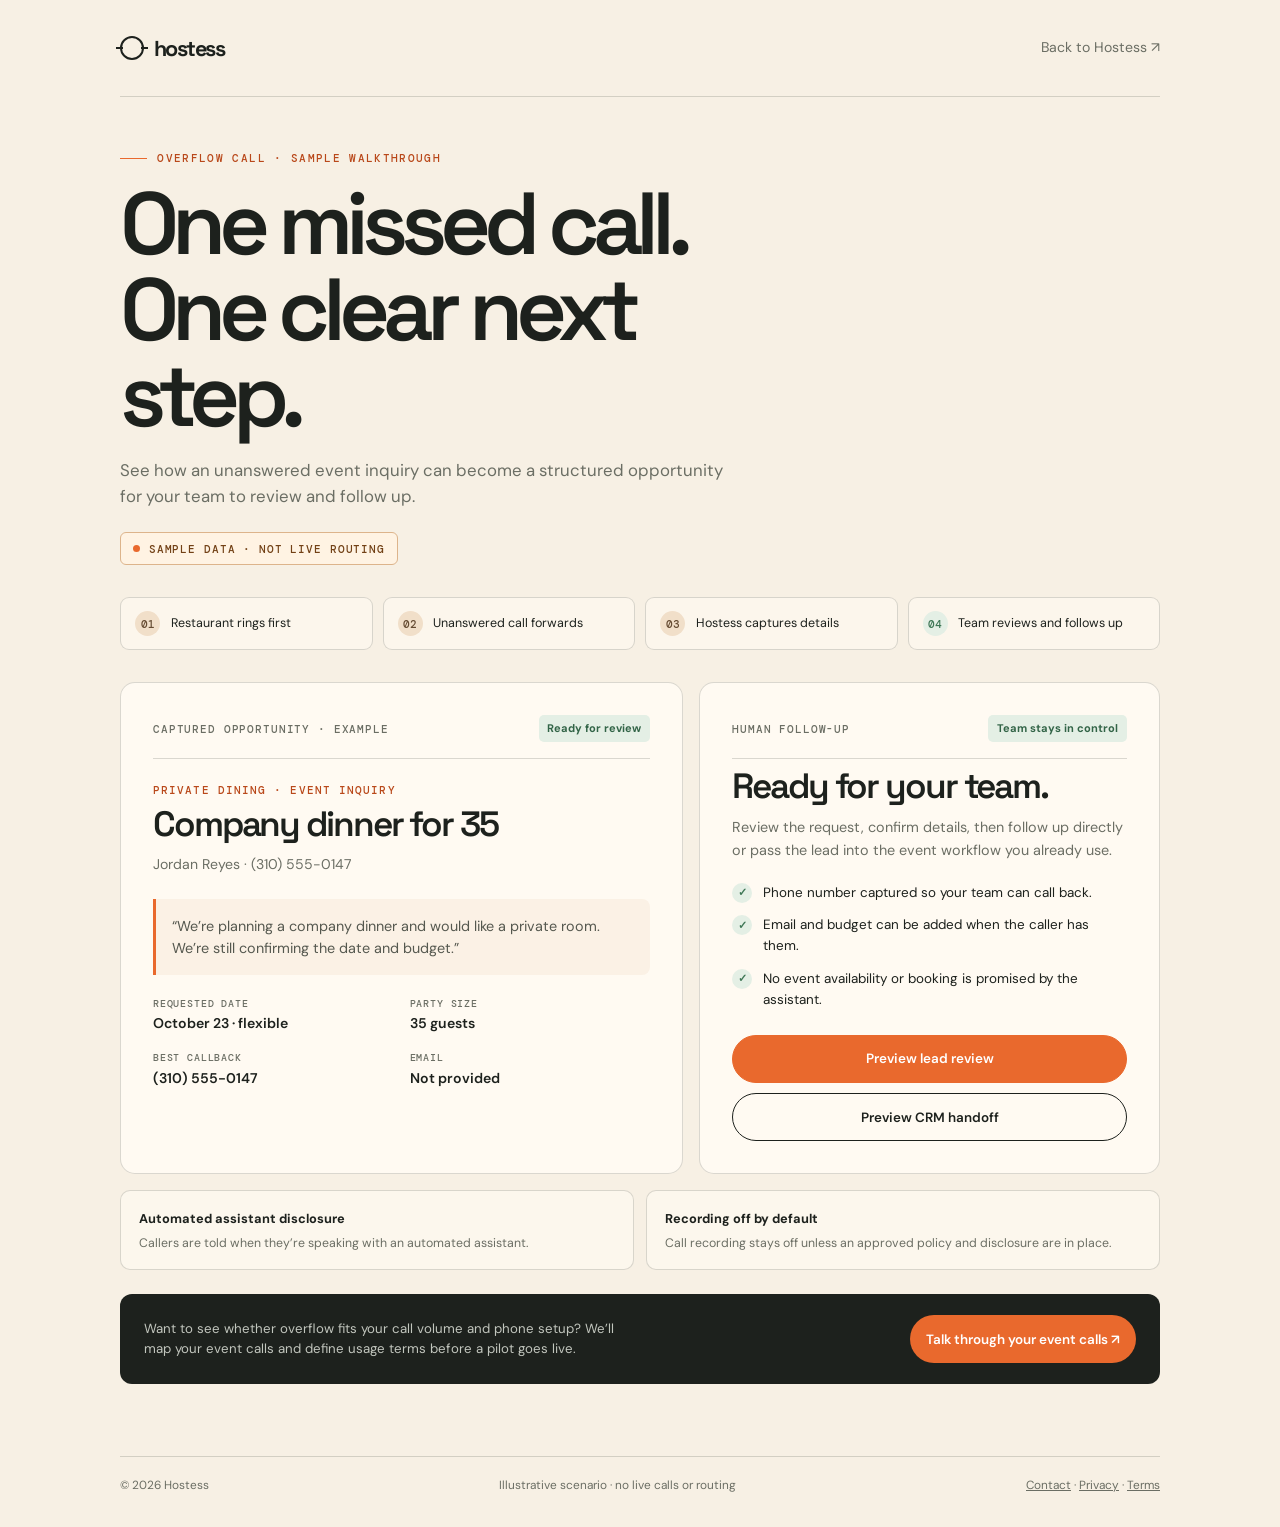
==== commit 9e2d9076: "Add privacy and terms pages" ====
--- a/demo.html
+++ b/demo.html
@@ -132,7 +132,7 @@
         <a class="button" href="index.html#contact">Talk through your event calls ↗</a>
       </section>
     </main>
-    <footer><span>© 2026 Hostess</span><span>Illustrative scenario · no live calls or routing</span></footer>
+    <footer><span>© 2026 Hostess</span><span>Illustrative scenario · no live calls or routing</span><span><a href="index.html#contact">Contact</a> · <a href="privacy.html">Privacy</a> · <a href="terms.html">Terms</a></span></footer>
   </div>
   <div id="preview-status" role="status" aria-live="polite" hidden></div>
   <script>
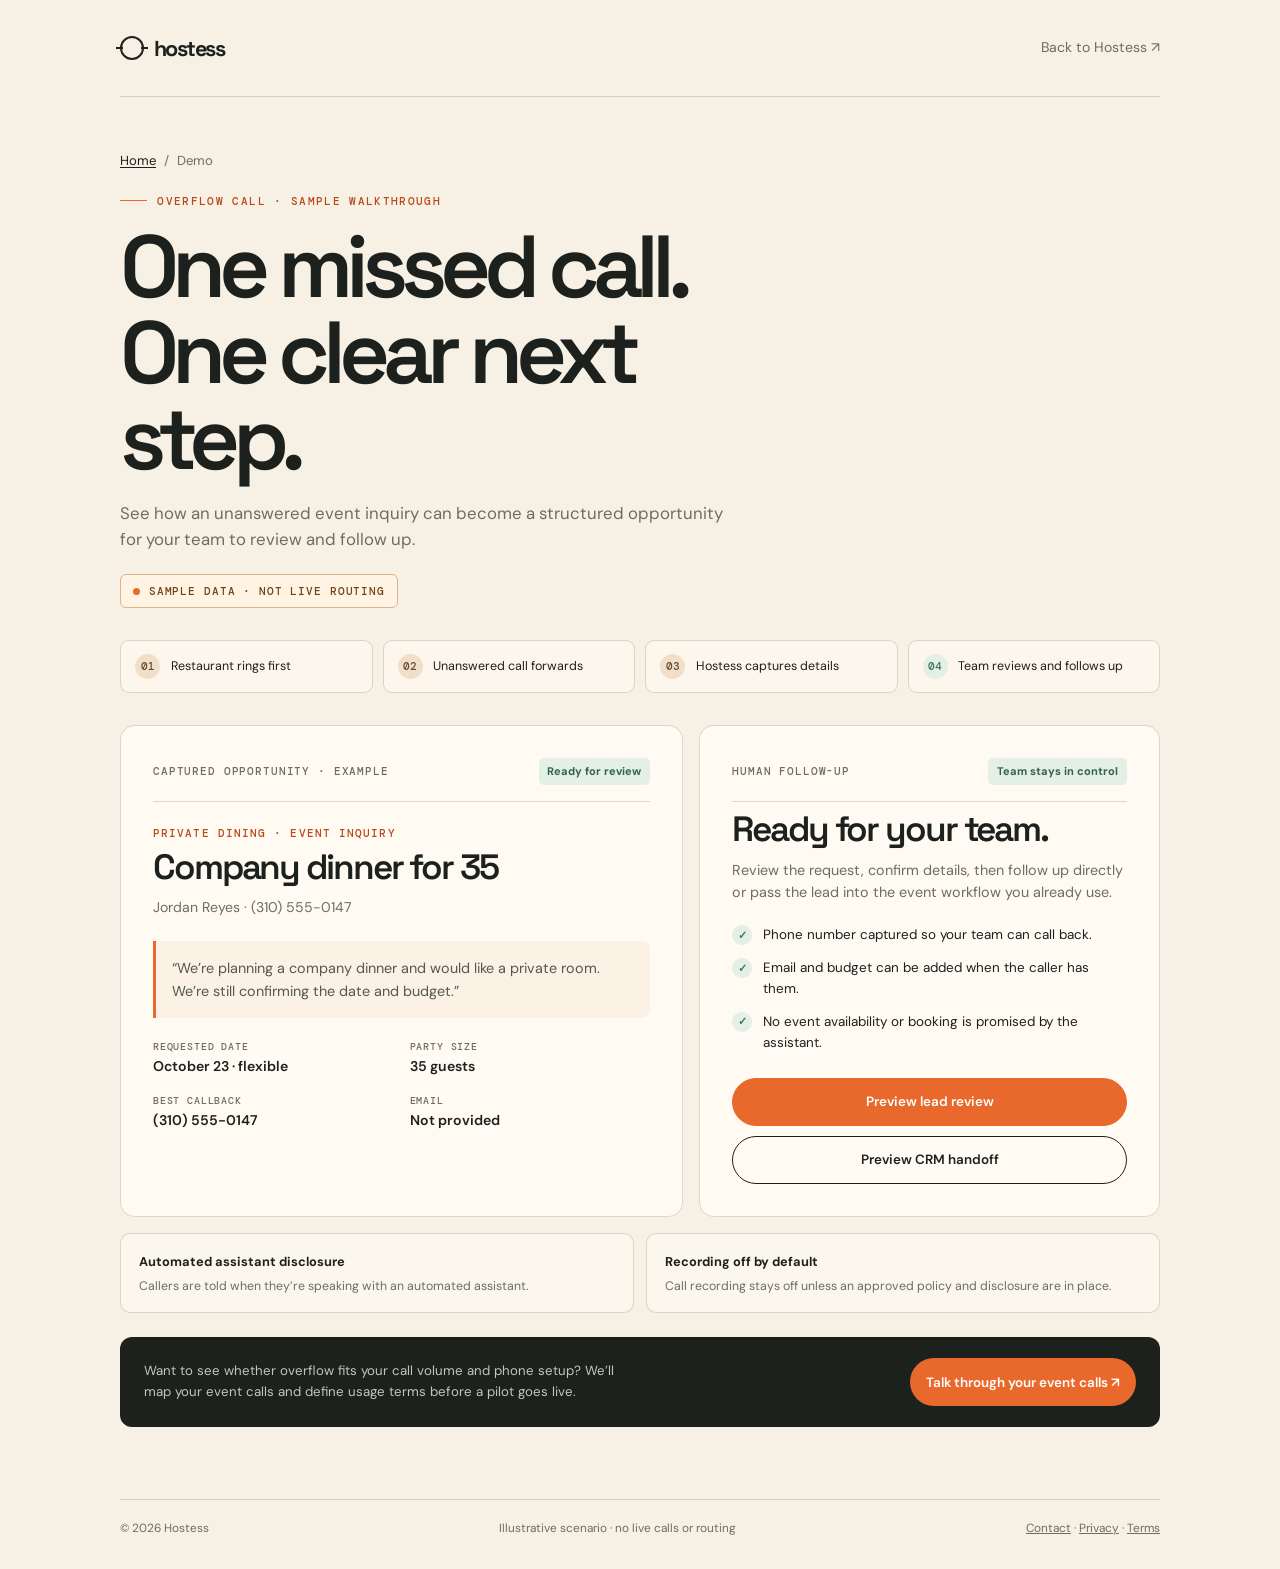
==== commit eb164b3e: "Add visible breadcrumbs and structured data" ====
--- a/demo.html
+++ b/demo.html
@@ -72,7 +72,9 @@
     @media(max-width:700px){.page{width:min(100% - 32px,1040px)}main{padding:38px 0 52px}.flow{grid-template-columns:1fr 1fr}.preview-grid{grid-template-columns:1fr}.safeguards{grid-template-columns:1fr}.contact{align-items:flex-start;flex-direction:column}.contact .button{width:100%}}
     @media(max-width:420px){.flow{grid-template-columns:1fr}.card-head{align-items:flex-start;flex-direction:column}.card{padding:1.1rem}footer{flex-direction:column}}
     @media(prefers-reduced-motion:reduce){html{scroll-behavior:auto}}
+  .breadcrumbs{margin:0 0 1.4rem;color:var(--muted);font-size:.82rem}.breadcrumbs ol{display:flex;flex-wrap:wrap;gap:.5rem;align-items:center;margin:0;padding:0;list-style:none}.breadcrumbs li+li:before{content:"/";margin-right:.5rem;color:var(--muted)}.breadcrumbs a{color:var(--ink);text-underline-offset:.18em}.breadcrumbs a:focus-visible{outline:2px solid var(--ink);outline-offset:3px;border-radius:2px}
   </style>
+  <script type="application/ld+json">{"@context":"https://schema.org","@type":"BreadcrumbList","itemListElement":[{"@type":"ListItem","position":1,"name":"Home","item":"https://restaurantaireceptionist.com/"},{"@type":"ListItem","position":2,"name":"Sample call handoff","item":"https://restaurantaireceptionist.com/demo.html"}]}</script>
 </head>
 <body>
   <a class="skip-link" href="#main-content">Skip to content</a>
@@ -82,6 +84,7 @@
       <a class="back-link" href="index.html">Back to Hostess ↗</a>
     </header>
     <main id="main-content">
+      <nav class="breadcrumbs" aria-label="Breadcrumb"><ol><li><a href="index.html">Home</a></li><li aria-current="page">Demo</li></ol></nav>
       <section class="intro" aria-labelledby="preview-title">
         <div class="eyebrow">Overflow call · sample walkthrough</div>
         <h1 id="preview-title">One missed call. One clear next step.</h1>
